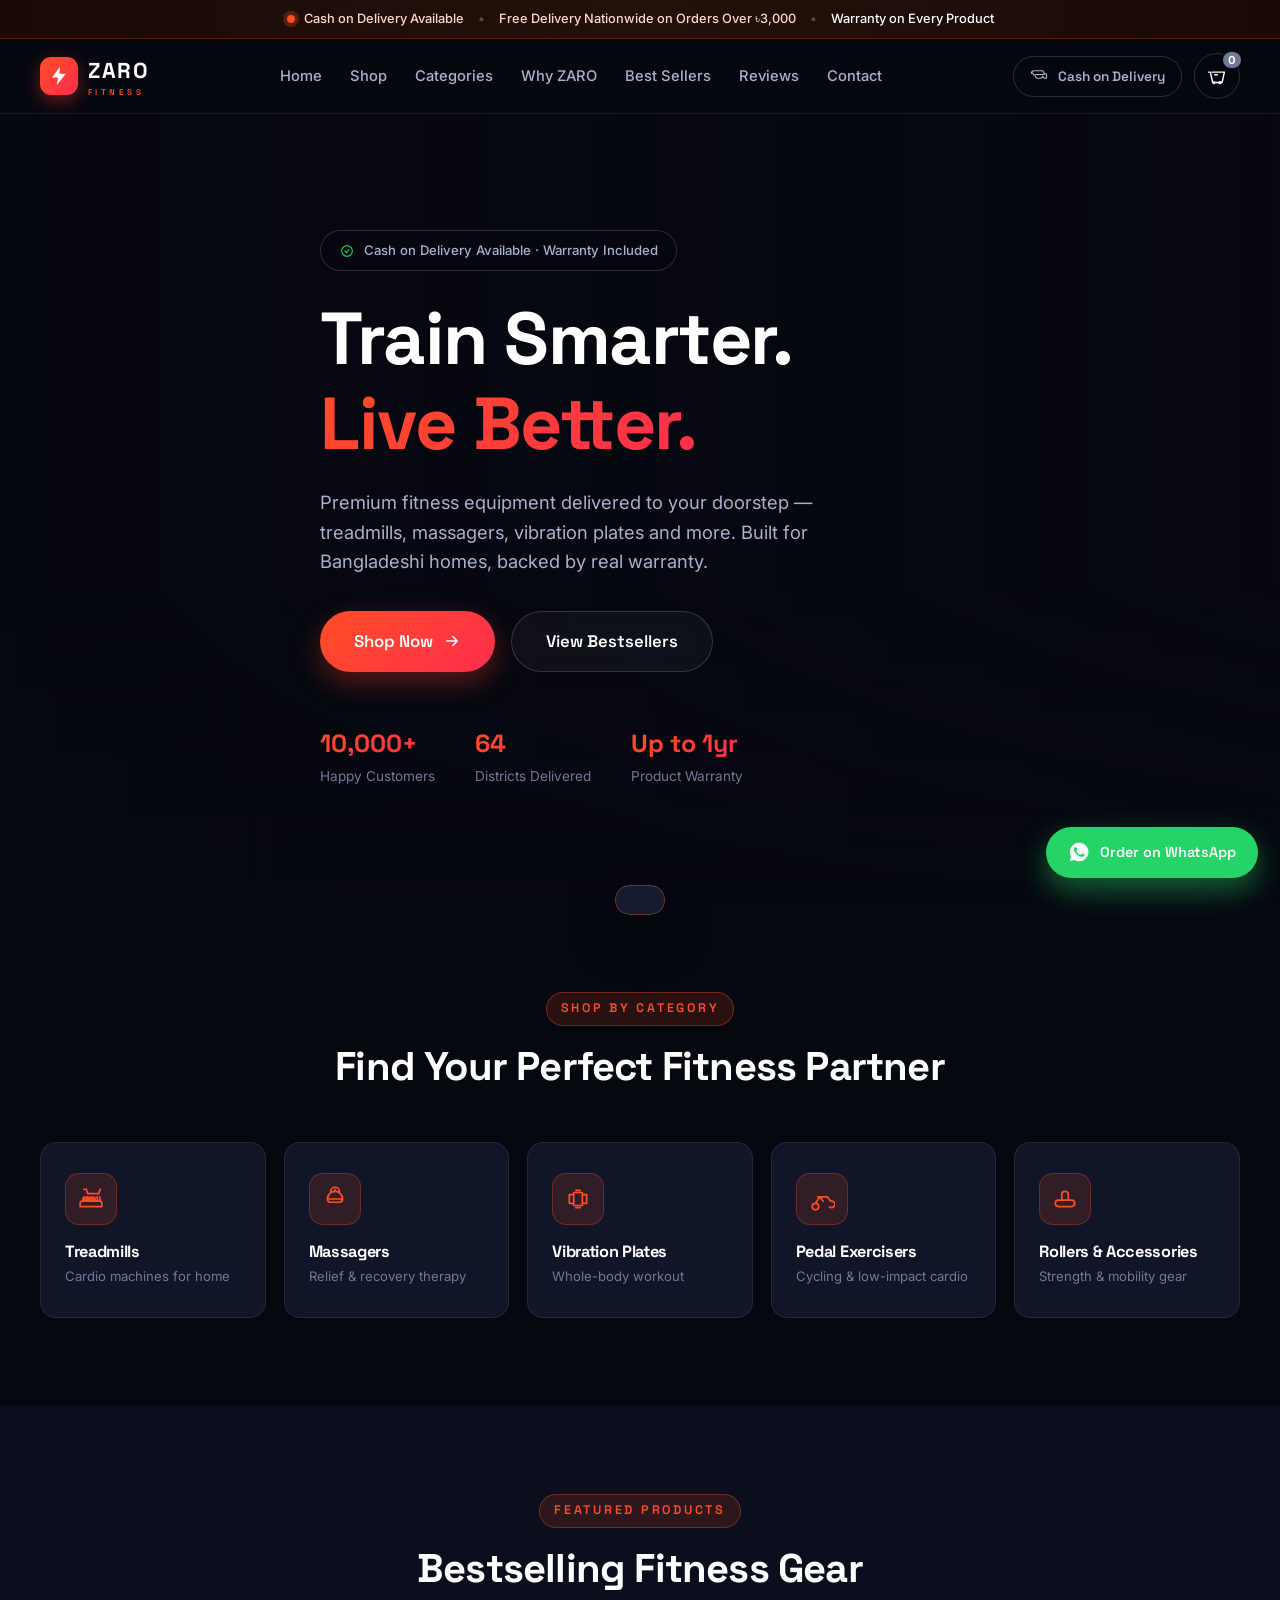
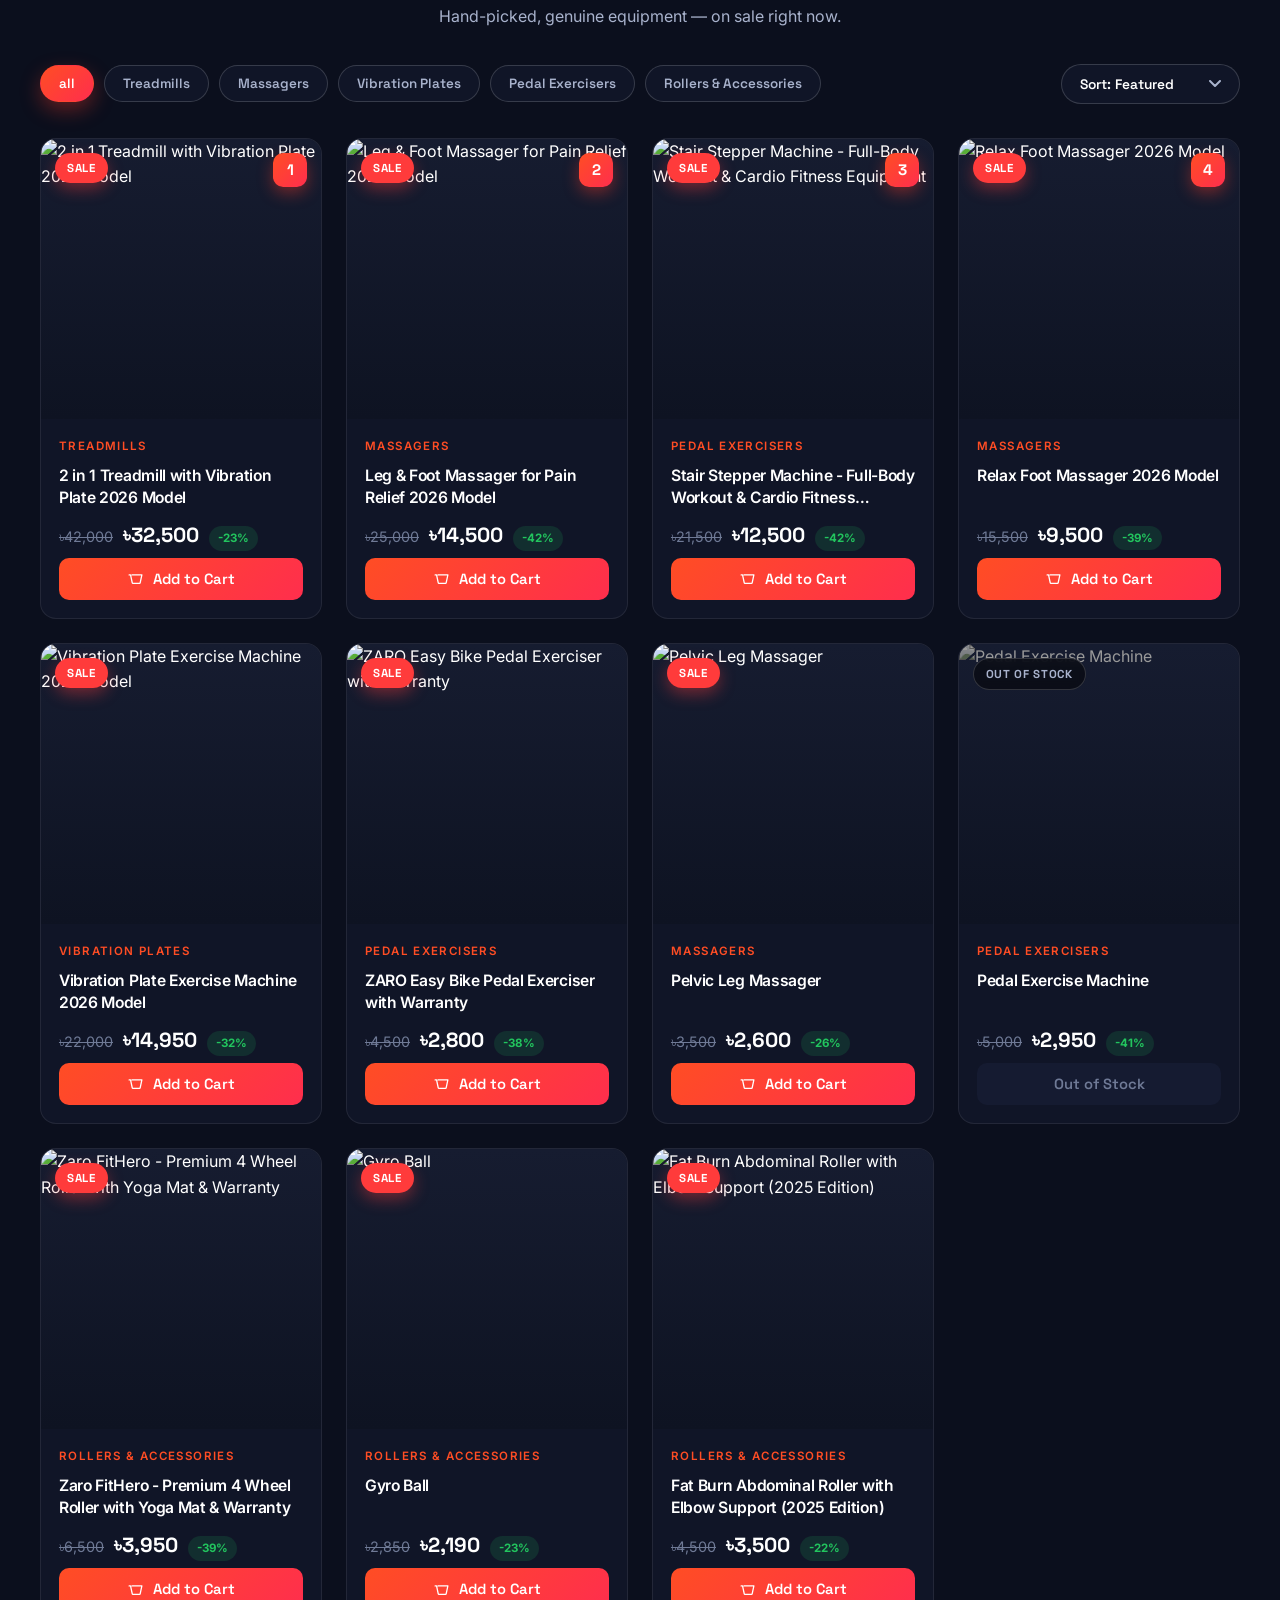
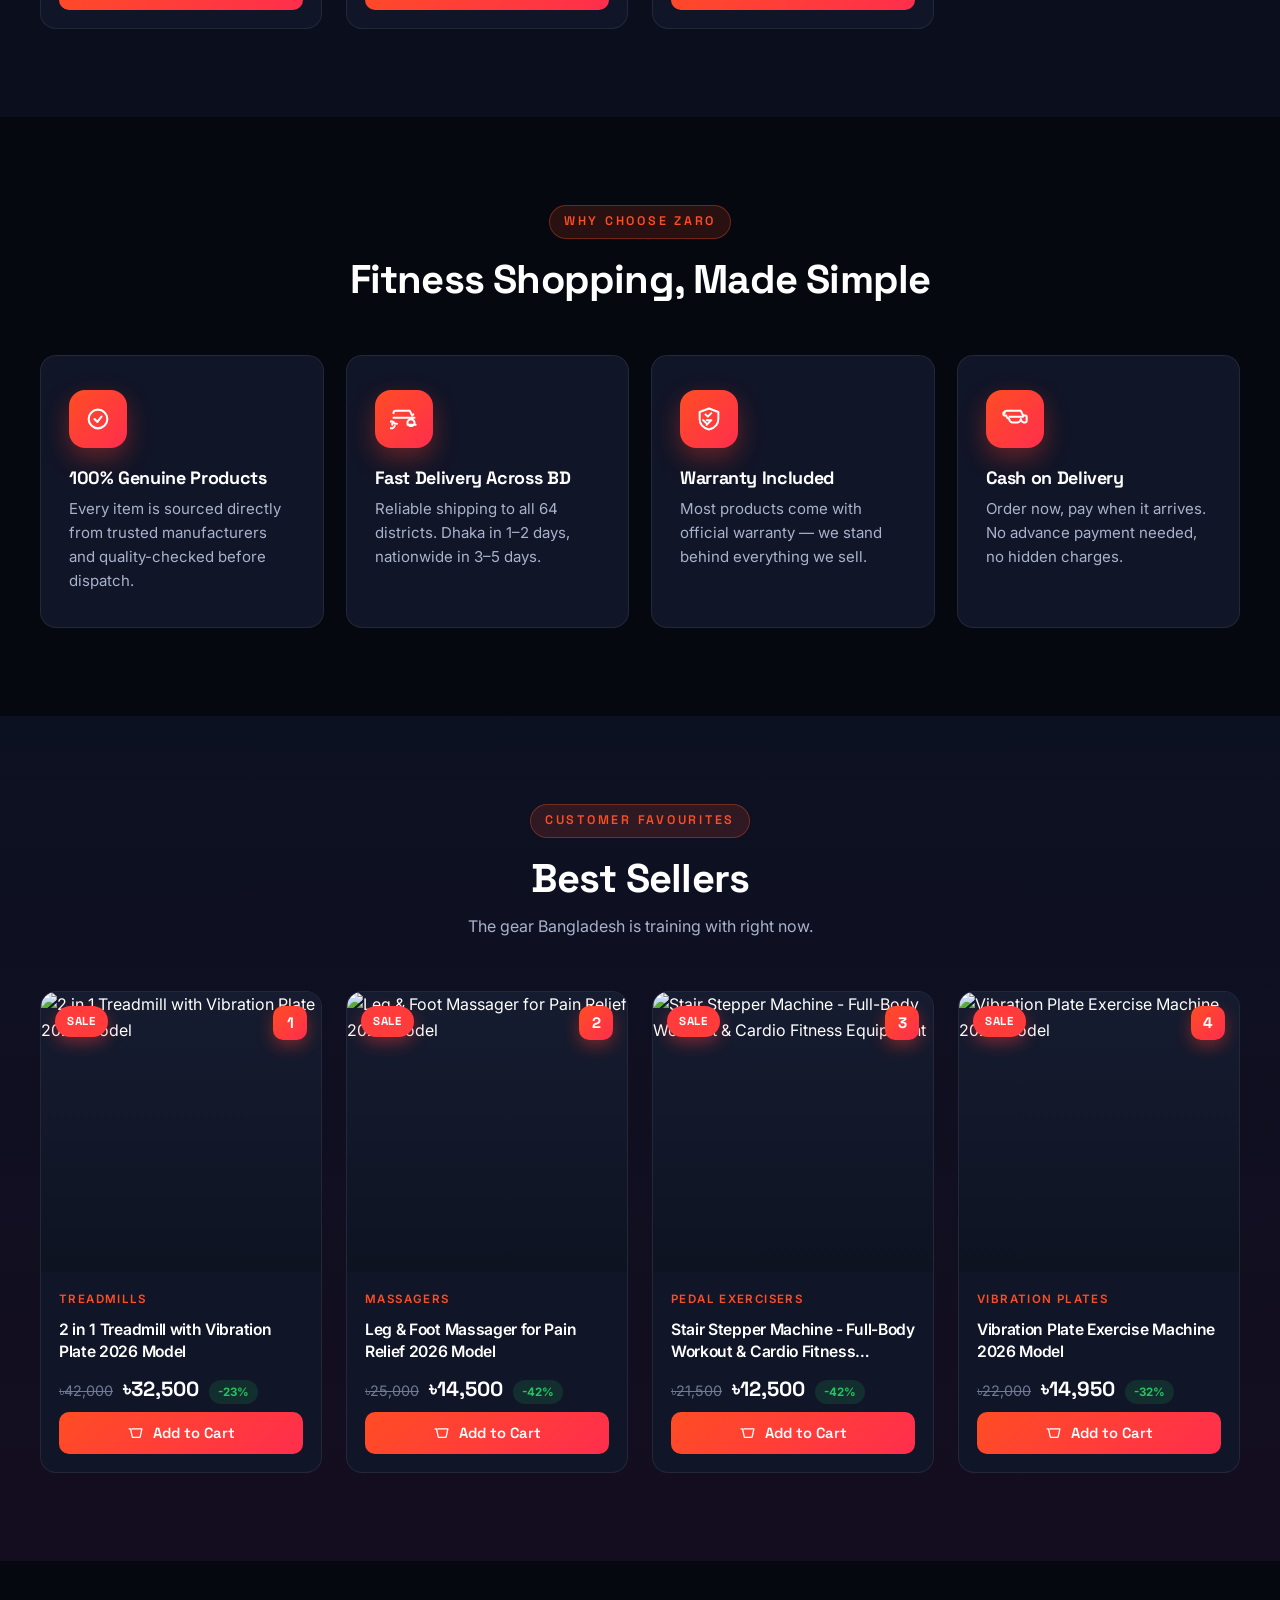
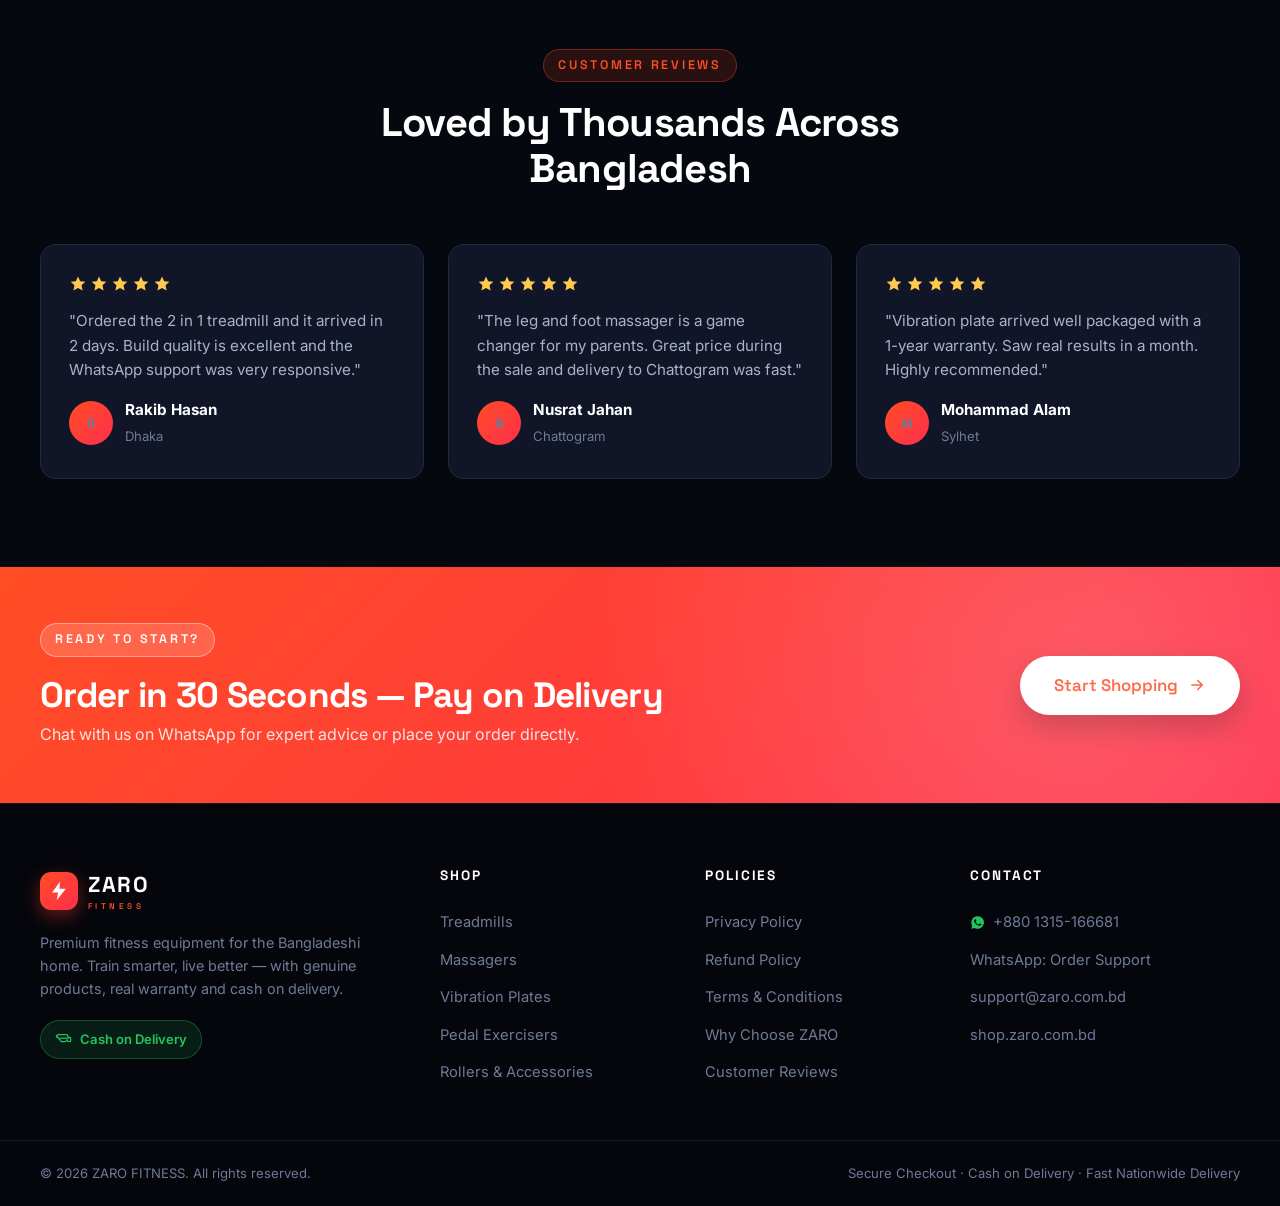
==== index.html @ 635e6ad9 "Build ZARO premium fitness eCommerce storefront" ====
<!DOCTYPE html>
<html lang="en">
<head>
  <meta charset="UTF-8" />
  <meta name="viewport" content="width=device-width, initial-scale=1.0" />
  <title>ZARO — Premium Home Fitness Equipment in Bangladesh</title>
  <meta name="description" content="ZARO Bangladesh — Shop genuine treadmills, foot massagers, vibration plates & pedal exercisers. Fast delivery across Bangladesh, warranty included, cash on delivery available." />

  <!-- Google Fonts -->
  <link rel="preconnect" href="https://fonts.googleapis.com" />
  <link rel="preconnect" href="https://fonts.gstatic.com" crossorigin />
  <link href="https://fonts.googleapis.com/css2?family=Inter:wght@400;500;600;700&family=Space+Grotesk:wght@500;600;700&display=swap" rel="stylesheet" />

  <link rel="stylesheet" href="css/styles.css" />
</head>
<body>

  <!-- ===== Announcement Bar ===== -->
  <div class="announce-bar">
    <div class="container">
      <span><span class="dot"></span> Cash on Delivery Available</span>
      <span class="announce-sep">•</span>
      <span>Free Delivery Nationwide on Orders Over ৳3,000</span>
      <span class="announce-sep">•</span>
      <span class="announce-cta">Warranty on Every Product</span>
    </div>
  </div>

  <!-- ===== Header ===== -->
  <header class="site-header" id="siteHeader">
    <div class="container header-inner">
      <a href="#home" class="logo" aria-label="ZARO home">
        <span class="logo-mark" aria-hidden="true">
          <svg viewBox="0 0 24 24" fill="none"><path d="M13 2 4.5 13.5H11L9.5 22 19.5 9.5H12.5L13 2Z" fill="currentColor"/></svg>
        </span>
        <span class="logo-text">ZARO<span>FITNESS</span></span>
      </a>

      <nav class="main-nav" id="mainNav" aria-label="Primary">
        <a href="#home">Home</a>
        <a href="#shop">Shop</a>
        <a href="#categories">Categories</a>
        <a href="#why">Why ZARO</a>
        <a href="#bestsellers">Best Sellers</a>
        <a href="#reviews">Reviews</a>
        <a href="#contact">Contact</a>
      </nav>

      <div class="header-actions">
        <a href="#shop" class="btn btn-ghost btn-cod">
          <svg viewBox="0 0 24 24" fill="none"><path d="M3 7a2 2 0 0 1 2-2h12l2 4h2a1 1 0 0 1 1 1v4a1 1 0 0 1-1 1h-1.5A3.5 3.5 0 0 1 17 12a3.5 3.5 0 0 1-2.5 3H9.5A3.5 3.5 0 0 1 7 12a3.5 3.5 0 0 1-2.5-3H3a1 1 0 0 1-1-1V7a1 1 0 0 1 1-1Zm3.5 3h13" stroke="currentColor" stroke-width="1.6" stroke-linejoin="round"/></svg>
          Cash on Delivery
        </a>
        <button class="cart-btn" id="cartBtn" aria-label="Open cart">
          <svg viewBox="0 0 24 24" fill="none"><path d="M3 7h2l2.4 11a1 1 0 0 0 1 .8h9.2a1 1 0 0 0 1-.8L21 7H7m2 11a1 1 0 1 0 0 2 1 1 0 0 0 0-2Zm7 0a1 1 0 1 0 0 2 1 1 0 0 0 0-2ZM10 10h3" stroke="currentColor" stroke-width="1.6" stroke-linecap="round" stroke-linejoin="round"/></svg>
          <span class="cart-count" id="cartCount">0</span>
        </button>
        <button class="menu-btn" id="menuBtn" aria-label="Open menu" aria-expanded="false">
          <span></span><span></span><span></span>
        </button>
      </div>
    </div>
  </header>

  <!-- ===== Mobile Menu ===== -->
  <div class="mobile-menu" id="mobileMenu">
    <a href="#home">Home</a>
    <a href="#shop">Shop</a>
    <a href="#categories">Categories</a>
    <a href="#why">Why ZARO</a>
    <a href="#bestsellers">Best Sellers</a>
    <a href="#reviews">Reviews</a>
    <a href="#contact">Contact</a>
  </div>
  <div class="mobile-menu-backdrop" id="menuBackdrop"></div>

  <main id="home">

    <!-- ===== Hero ===== -->
    <section class="hero">
      <div class="hero-bg" style="background-image:url('https://images.unsplash.com/photo-1534438327276-14e5300c3a48?w=1800&q=80')"></div>
      <div class="hero-overlay"></div>
      <div class="container hero-content">
        <span class="hero-badge">
          <svg viewBox="0 0 24 24" fill="none"><path d="M9 12 11.5 14.5 15 10M20 12a8 8 0 1 1-16 0 8 8 0 0 1 16 0Z" stroke="currentColor" stroke-width="1.8" stroke-linecap="round" stroke-linejoin="round"/></svg>
          Cash on Delivery Available · Warranty Included
        </span>
        <h1>Train Smarter.<br /><span class="grad">Live Better.</span></h1>
        <p class="hero-sub">Premium fitness equipment delivered to your doorstep — treadmills, massagers, vibration plates and more. Built for Bangladeshi homes, backed by real warranty.</p>
        <div class="hero-actions">
          <a href="#shop" class="btn btn-primary btn-lg">
            Shop Now
            <svg viewBox="0 0 24 24" fill="none"><path d="M5 12h14m0 0-6-6m6 6-6 6" stroke="currentColor" stroke-width="2" stroke-linecap="round" stroke-linejoin="round"/></svg>
          </a>
          <a href="#bestsellers" class="btn btn-outline btn-lg">View Bestsellers</a>
        </div>
        <div class="hero-stats">
          <div class="stat"><strong>10,000+</strong><span>Happy Customers</span></div>
          <div class="stat"><strong>64</strong><span>Districts Delivered</span></div>
          <div class="stat"><strong>Up to 1yr</strong><span>Product Warranty</span></div>
        </div>
      </div>
    </section>

    <!-- ===== Categories ===== -->
    <section class="section" id="categories">
      <div class="container">
        <div class="section-head">
          <span class="eyebrow">Shop by Category</span>
          <h2>Find Your Perfect Fitness Partner</h2>
        </div>
        <div class="cats-grid" id="catsGrid"><!-- rendered by JS --></div>
      </div>
    </section>

    <!-- ===== Featured Products ===== -->
    <section class="section section-alt" id="shop">
      <div class="container">
        <div class="section-head">
          <span class="eyebrow">Featured Products</span>
          <h2>Bestselling Fitness Gear</h2>
          <p>Hand-picked, genuine equipment — on sale right now.</p>
        </div>
        <div class="shop-toolbar">
          <div class="filter-chips" id="filterChips" role="tablist" aria-label="Filter by category"></div>
          <select class="sort-select" id="sortSelect" aria-label="Sort products">
            <option value="default">Sort: Featured</option>
            <option value="price-asc">Price: Low to High</option>
            <option value="price-desc">Price: High to Low</option>
            <option value="discount">Biggest Discount</option>
          </select>
        </div>
        <div class="products-grid" id="featuredGrid"><!-- rendered by JS --></div>
        <div class="shop-empty" id="shopEmpty" hidden>No products in this category yet — check back soon.</div>
      </div>
    </section>

    <!-- ===== Why Choose ZARO ===== -->
    <section class="section" id="why">
      <div class="container">
        <div class="section-head">
          <span class="eyebrow">Why Choose ZARO</span>
          <h2>Fitness Shopping, Made Simple</h2>
        </div>
        <div class="why-grid">
          <div class="why-card reveal">
            <div class="why-icon">
              <svg viewBox="0 0 24 24" fill="none"><path d="M9 12 11.5 14.5 15 10m5 2a8 8 0 1 1-16 0 8 8 0 0 1 16 0Z" stroke="currentColor" stroke-width="1.8" stroke-linecap="round" stroke-linejoin="round"/></svg>
            </div>
            <h3>100% Genuine Products</h3>
            <p>Every item is sourced directly from trusted manufacturers and quality-checked before dispatch.</p>
          </div>
          <div class="why-card reveal">
            <div class="why-icon">
              <svg viewBox="0 0 24 24" fill="none"><path d="M3 7a2 2 0 0 1 2-2h12l2 4 1-1m-18 9v-2m20 2h-2M3 11h18m-17 5a3 3 0 1 0 0 2m2-2H5m14 2h-2m2 0a3 3 0 1 0-2 0m2-1h-4" stroke="currentColor" stroke-width="1.7" stroke-linecap="round" stroke-linejoin="round"/></svg>
            </div>
            <h3>Fast Delivery Across BD</h3>
            <p>Reliable shipping to all 64 districts. Dhaka in 1–2 days, nationwide in 3–5 days.</p>
          </div>
          <div class="why-card reveal">
            <div class="why-icon">
              <svg viewBox="0 0 24 24" fill="none"><path d="M12 3 4 6v6c0 4.5 3.4 7.8 8 9 4.6-1.2 8-4.5 8-9V6l-8-3Zm-2 13-3-3m3 0h4l-4 4m-1-9 2 2 3-3" stroke="currentColor" stroke-width="1.7" stroke-linecap="round" stroke-linejoin="round"/></svg>
            </div>
            <h3>Warranty Included</h3>
            <p>Most products come with official warranty — we stand behind everything we sell.</p>
          </div>
          <div class="why-card reveal">
            <div class="why-icon">
              <svg viewBox="0 0 24 24" fill="none"><path d="M3 7a2 2 0 0 1 2-2h12l2 4h2a1 1 0 0 1 1 1v4a1 1 0 0 1-1 1h-1.5A3.5 3.5 0 0 1 17 12a3.5 3.5 0 0 1-2.5 3H9.5A3.5 3.5 0 0 1 7 12a3.5 3.5 0 0 1-2.5-3H3a1 1 0 0 1-1-1V7a1 1 0 0 1 1-1Zm3.5 3h13" stroke="currentColor" stroke-width="1.7" stroke-linejoin="round"/></svg>
            </div>
            <h3>Cash on Delivery</h3>
            <p>Order now, pay when it arrives. No advance payment needed, no hidden charges.</p>
          </div>
        </div>
      </div>
    </section>

    <!-- ===== Best Sellers ===== -->
    <section class="section section-accent" id="bestsellers">
      <div class="container">
        <div class="section-head">
          <span class="eyebrow">Customer Favourites</span>
          <h2>Best Sellers</h2>
          <p>The gear Bangladesh is training with right now.</p>
        </div>
        <div class="bestsellers-grid" id="bestGrid"><!-- rendered by JS --></div>
      </div>
    </section>

    <!-- ===== Reviews ===== -->
    <section class="section" id="reviews">
      <div class="container">
        <div class="section-head">
          <span class="eyebrow">Customer Reviews</span>
          <h2>Loved by Thousands Across Bangladesh</h2>
        </div>
        <div class="reviews-grid">
          <div class="review-card reveal">
            <div class="stars" aria-label="5 out of 5 stars">
              <svg viewBox="0 0 24 24" fill="currentColor"><path d="m12 2 2.9 6.3 6.9.7-5.1 4.7 1.4 6.8L12 17.2 5.9 20.5l1.4-6.8L2.2 9l6.9-.7L12 2Z"/></svg>
              <svg viewBox="0 0 24 24" fill="currentColor"><path d="m12 2 2.9 6.3 6.9.7-5.1 4.7 1.4 6.8L12 17.2 5.9 20.5l1.4-6.8L2.2 9l6.9-.7L12 2Z"/></svg>
              <svg viewBox="0 0 24 24" fill="currentColor"><path d="m12 2 2.9 6.3 6.9.7-5.1 4.7 1.4 6.8L12 17.2 5.9 20.5l1.4-6.8L2.2 9l6.9-.7L12 2Z"/></svg>
              <svg viewBox="0 0 24 24" fill="currentColor"><path d="m12 2 2.9 6.3 6.9.7-5.1 4.7 1.4 6.8L12 17.2 5.9 20.5l1.4-6.8L2.2 9l6.9-.7L12 2Z"/></svg>
              <svg viewBox="0 0 24 24" fill="currentColor"><path d="m12 2 2.9 6.3 6.9.7-5.1 4.7 1.4 6.8L12 17.2 5.9 20.5l1.4-6.8L2.2 9l6.9-.7L12 2Z"/></svg>
            </div>
            <p>"Ordered the 2 in 1 treadmill and it arrived in 2 days. Build quality is excellent and the WhatsApp support was very responsive."</p>
            <div class="reviewer">
              <span class="avatar">R</span>
              <div><strong>Rakib Hasan</strong><span>Dhaka</span></div>
            </div>
          </div>
          <div class="review-card reveal">
            <div class="stars" aria-label="5 out of 5 stars">
              <svg viewBox="0 0 24 24" fill="currentColor"><path d="m12 2 2.9 6.3 6.9.7-5.1 4.7 1.4 6.8L12 17.2 5.9 20.5l1.4-6.8L2.2 9l6.9-.7L12 2Z"/></svg>
              <svg viewBox="0 0 24 24" fill="currentColor"><path d="m12 2 2.9 6.3 6.9.7-5.1 4.7 1.4 6.8L12 17.2 5.9 20.5l1.4-6.8L2.2 9l6.9-.7L12 2Z"/></svg>
              <svg viewBox="0 0 24 24" fill="currentColor"><path d="m12 2 2.9 6.3 6.9.7-5.1 4.7 1.4 6.8L12 17.2 5.9 20.5l1.4-6.8L2.2 9l6.9-.7L12 2Z"/></svg>
              <svg viewBox="0 0 24 24" fill="currentColor"><path d="m12 2 2.9 6.3 6.9.7-5.1 4.7 1.4 6.8L12 17.2 5.9 20.5l1.4-6.8L2.2 9l6.9-.7L12 2Z"/></svg>
              <svg viewBox="0 0 24 24" fill="currentColor"><path d="m12 2 2.9 6.3 6.9.7-5.1 4.7 1.4 6.8L12 17.2 5.9 20.5l1.4-6.8L2.2 9l6.9-.7L12 2Z"/></svg>
            </div>
            <p>"The leg and foot massager is a game changer for my parents. Great price during the sale and delivery to Chattogram was fast."</p>
            <div class="reviewer">
              <span class="avatar">N</span>
              <div><strong>Nusrat Jahan</strong><span>Chattogram</span></div>
            </div>
          </div>
          <div class="review-card reveal">
            <div class="stars" aria-label="5 out of 5 stars">
              <svg viewBox="0 0 24 24" fill="currentColor"><path d="m12 2 2.9 6.3 6.9.7-5.1 4.7 1.4 6.8L12 17.2 5.9 20.5l1.4-6.8L2.2 9l6.9-.7L12 2Z"/></svg>
              <svg viewBox="0 0 24 24" fill="currentColor"><path d="m12 2 2.9 6.3 6.9.7-5.1 4.7 1.4 6.8L12 17.2 5.9 20.5l1.4-6.8L2.2 9l6.9-.7L12 2Z"/></svg>
              <svg viewBox="0 0 24 24" fill="currentColor"><path d="m12 2 2.9 6.3 6.9.7-5.1 4.7 1.4 6.8L12 17.2 5.9 20.5l1.4-6.8L2.2 9l6.9-.7L12 2Z"/></svg>
              <svg viewBox="0 0 24 24" fill="currentColor"><path d="m12 2 2.9 6.3 6.9.7-5.1 4.7 1.4 6.8L12 17.2 5.9 20.5l1.4-6.8L2.2 9l6.9-.7L12 2Z"/></svg>
              <svg viewBox="0 0 24 24" fill="currentColor"><path d="m12 2 2.9 6.3 6.9.7-5.1 4.7 1.4 6.8L12 17.2 5.9 20.5l1.4-6.8L2.2 9l6.9-.7L12 2Z"/></svg>
            </div>
            <p>"Vibration plate arrived well packaged with a 1-year warranty. Saw real results in a month. Highly recommended."</p>
            <div class="reviewer">
              <span class="avatar">M</span>
              <div><strong>Mohammad Alam</strong><span>Sylhet</span></div>
            </div>
          </div>
        </div>
      </div>
    </section>

    <!-- ===== CTA Banner ===== -->
    <section class="cta-banner">
      <div class="container cta-inner">
        <div>
          <span class="eyebrow">Ready to start?</span>
          <h2>Order in 30 Seconds — Pay on Delivery</h2>
          <p>Chat with us on WhatsApp for expert advice or place your order directly.</p>
        </div>
        <a href="#shop" class="btn btn-primary btn-lg">Start Shopping
          <svg viewBox="0 0 24 24" fill="none"><path d="M5 12h14m0 0-6-6m6 6-6 6" stroke="currentColor" stroke-width="2" stroke-linecap="round" stroke-linejoin="round"/></svg>
        </a>
      </div>
    </section>

  </main>

  <!-- ===== Footer ===== -->
  <footer class="site-footer" id="contact">
    <div class="container footer-grid">
      <div class="footer-brand">
        <a href="#home" class="logo logo-footer">
          <span class="logo-mark" aria-hidden="true">
            <svg viewBox="0 0 24 24" fill="none"><path d="M13 2 4.5 13.5H11L9.5 22 19.5 9.5H12.5L13 2Z" fill="currentColor"/></svg>
          </span>
          <span class="logo-text">ZARO<span>FITNESS</span></span>
        </a>
        <p>Premium fitness equipment for the Bangladeshi home. Train smarter, live better — with genuine products, real warranty and cash on delivery.</p>
        <span class="cod-chip">
          <svg viewBox="0 0 24 24" fill="none"><path d="M3 7a2 2 0 0 1 2-2h12l2 4h2a1 1 0 0 1 1 1v4a1 1 0 0 1-1 1h-1.5A3.5 3.5 0 0 1 17 12a3.5 3.5 0 0 1-2.5 3H9.5A3.5 3.5 0 0 1 7 12a3.5 3.5 0 0 1-2.5-3H3a1 1 0 0 1-1-1V7a1 1 0 0 1 1-1Zm3.5 3h13" stroke="currentColor" stroke-width="1.7" stroke-linejoin="round"/></svg>
          Cash on Delivery
        </span>
      </div>

      <div class="footer-col">
        <h4>Shop</h4>
        <a href="#categories">Treadmills</a>
        <a href="#categories">Massagers</a>
        <a href="#categories">Vibration Plates</a>
        <a href="#categories">Pedal Exercisers</a>
        <a href="#categories">Rollers &amp; Accessories</a>
      </div>

      <div class="footer-col">
        <h4>Policies</h4>
        <a href="privacy-policy.html">Privacy Policy</a>
        <a href="refund-policy.html">Refund Policy</a>
        <a href="terms-conditions.html">Terms &amp; Conditions</a>
        <a href="#why">Why Choose ZARO</a>
        <a href="#reviews">Customer Reviews</a>
      </div>

      <div class="footer-col">
        <h4>Contact</h4>
        <a href="https://wa.me/8801315166681" target="_blank" rel="noopener">
          <svg viewBox="0 0 24 24" fill="currentColor"><path d="M12 2a10 10 0 0 0-8.6 15L2 22l5.2-1.4A10 10 0 1 0 12 2Zm5.3 13.9c-.2.6-1.2 1.2-1.7 1.3-.5 0-1 .2-3.3-.7-2.8-1.1-4.6-4-4.7-4.2-.1-.2-1.1-1.5-1.1-2.9s.7-2 1-2.3c.2-.3.5-.3.7-.3h.5c.2 0 .4 0 .6.4l.8 2c.1.2.1.4 0 .6l-.4.5-.4.5c-.1.1-.3.3-.1.6.2.3.8 1.3 1.7 2.1 1.2 1.1 2.2 1.4 2.5 1.5.3.1.5.1.7-.1l1-1.2c.2-.3.4-.2.7-.1l2 .9c.3.2.5.3.6.4 0 .1 0 .7-.2 1.5Z"/></svg>
          +880 1315-166681
        </a>
        <a href="https://wa.me/8801315166681" target="_blank" rel="noopener">WhatsApp: Order Support</a>
        <a href="mailto:support@zaro.com.bd">support@zaro.com.bd</a>
        <a href="https://shop.zaro.com.bd" target="_blank" rel="noopener">shop.zaro.com.bd</a>
      </div>
    </div>
    <div class="footer-bottom">
      <div class="container">
        <span>© 2026 ZARO FITNESS. All rights reserved.</span>
        <span class="footer-pay">Secure Checkout · Cash on Delivery · Fast Nationwide Delivery</span>
      </div>
    </div>
  </footer>

  <!-- ===== Floating WhatsApp ===== -->
  <a class="whatsapp-float" href="https://wa.me/8801315166681?text=Hi%20ZARO%2C%20I%20want%20to%20order%20a%20fitness%20product." target="_blank" rel="noopener" aria-label="Order on WhatsApp">
    <svg viewBox="0 0 24 24" fill="currentColor"><path d="M12 2a10 10 0 0 0-8.6 15L2 22l5.2-1.4A10 10 0 1 0 12 2Zm5.3 13.9c-.2.6-1.2 1.2-1.7 1.3-.5 0-1 .2-3.3-.7-2.8-1.1-4.6-4-4.7-4.2-.1-.2-1.1-1.5-1.1-2.9s.7-2 1-2.3c.2-.3.5-.3.7-.3h.5c.2 0 .4 0 .6.4l.8 2c.1.2.1.4 0 .6l-.4.5-.4.5c-.1.1-.3.3-.1.6.2.3.8 1.3 1.7 2.1 1.2 1.1 2.2 1.4 2.5 1.5.3.1.5.1.7-.1l1-1.2c.2-.3.4-.2.7-.1l2 .9c.3.2.5.3.6.4 0 .1 0 .7-.2 1.5Z"/></svg>
    <span>Order on WhatsApp</span>
  </a>

  <!-- ===== Cart Drawer ===== -->
  <div class="cart-overlay" id="cartOverlay"></div>
  <aside class="cart-drawer" id="cartDrawer" aria-label="Shopping cart">
    <div class="cart-head">
      <h3>Your Cart</h3>
      <button id="cartClose" aria-label="Close cart">
        <svg viewBox="0 0 24 24" fill="none"><path d="M6 6l12 12M18 6 6 18" stroke="currentColor" stroke-width="2" stroke-linecap="round"/></svg>
      </button>
    </div>
    <div class="cart-items" id="cartItems">
      <div class="cart-empty">
        <svg viewBox="0 0 24 24" fill="none"><path d="M3 7h2l2.4 11a1 1 0 0 0 1 .8h9.2a1 1 0 0 0 1-.8L21 7H7" stroke="currentColor" stroke-width="1.6" stroke-linecap="round" stroke-linejoin="round"/></svg>
        <p>Your cart is empty.<br />Add some gear to get started!</p>
      </div>
    </div>
    <div class="cart-foot">
      <div class="pay-block">
        <span class="pay-label">Payment Method</span>
        <div class="pay-options" id="payOptions">
          <label class="pay-option active">
            <input type="radio" name="pay" value="cod" checked />
            <span class="pay-check">
              <svg viewBox="0 0 24 24" fill="none"><path d="M5 12.5 9.5 17 19 7" stroke="currentColor" stroke-width="2.4" stroke-linecap="round" stroke-linejoin="round"/></svg>
            </span>
            <span class="pay-text">Cash on Delivery</span>
            <span class="pay-tag">Popular</span>
          </label>
          <label class="pay-option">
            <input type="radio" name="pay" value="bkash" />
            <span class="pay-check">
              <svg viewBox="0 0 24 24" fill="none"><path d="M5 12.5 9.5 17 19 7" stroke="currentColor" stroke-width="2.4" stroke-linecap="round" stroke-linejoin="round"/></svg>
            </span>
            <span class="pay-text">bKash</span>
          </label>
          <label class="pay-option">
            <input type="radio" name="pay" value="nagad" />
            <span class="pay-check">
              <svg viewBox="0 0 24 24" fill="none"><path d="M5 12.5 9.5 17 19 7" stroke="currentColor" stroke-width="2.4" stroke-linecap="round" stroke-linejoin="round"/></svg>
            </span>
            <span class="pay-text">Nagad</span>
          </label>
        </div>
      </div>
      <div class="cart-total">
        <span>Subtotal</span>
        <strong id="cartSubtotal">৳0</strong>
      </div>
      <a class="btn btn-primary btn-block" id="waCheckout" href="#" target="_blank" rel="noopener">
        <svg viewBox="0 0 24 24" fill="currentColor"><path d="M12 2a10 10 0 0 0-8.6 15L2 22l5.2-1.4A10 10 0 1 0 12 2Z"/></svg>
        Order via WhatsApp
      </a>
      <p class="cart-note">Pay on delivery. Free shipping on orders over ৳3,000.</p>
    </div>
  </aside>

  <!-- ===== Toast ===== -->
  <div class="toast" id="toast" role="status" aria-live="polite"></div>

  <script src="js/app.js"></script>
</body>
</html>
---- css/styles.css ----
/* ============================================================
   ZARO FITNESS — Premium eCommerce Design System
   ============================================================ */

:root {
  --bg: #060810;
  --bg-alt: #0b0f1d;
  --surface: #101527;
  --surface-2: #151b31;
  --border: rgba(255, 255, 255, 0.08);
  --border-strong: rgba(255, 255, 255, 0.16);

  --text: #ffffff;
  --text-dim: #a8b2cc;
  --text-faint: #6f7a96;

  --accent: #ff4d24;
  --accent-2: #ff2e4d;
  --accent-grad: linear-gradient(135deg, #ff4d24 0%, #ff2e4d 100%);
  --accent-soft: rgba(255, 77, 36, 0.14);
  --sale: #ff3b3b;
  --gold: #ffc94d;
  --green: #22c55e;

  --radius: 16px;
  --radius-sm: 10px;
  --shadow: 0 20px 50px rgba(0, 0, 0, 0.45);
  --shadow-sm: 0 8px 24px rgba(0, 0, 0, 0.3);

  --font-head: "Space Grotesk", "Inter", sans-serif;
  --font-body: "Inter", system-ui, sans-serif;
  --header-h: 74px;
}

* { margin: 0; padding: 0; box-sizing: border-box; }

html { scroll-behavior: smooth; }

body {
  font-family: var(--font-body);
  background: var(--bg);
  color: var(--text);
  line-height: 1.6;
  -webkit-font-smoothing: antialiased;
  overflow-x: hidden;
}

img { max-width: 100%; display: block; }
a { color: inherit; text-decoration: none; }
button { font-family: inherit; cursor: pointer; border: none; background: none; color: inherit; }
ul { list-style: none; }

.container {
  width: min(1200px, 100% - 48px);
  margin-inline: auto;
}

/* ---------- Typography ---------- */
h1, h2, h3, h4 {
  font-family: var(--font-head);
  font-weight: 700;
  line-height: 1.15;
  letter-spacing: -0.02em;
}

.section { padding: 88px 0; }
.section-alt { background: var(--bg-alt); }
.section-accent { background: linear-gradient(180deg, #0c1122 0%, #140d1f 100%); position: relative; }

.section-head { text-align: center; max-width: 640px; margin: 0 auto 52px; }
.section-head h2 { font-size: clamp(1.7rem, 3.4vw, 2.5rem); margin-bottom: 12px; }
.section-head p { color: var(--text-dim); }

.eyebrow {
  display: inline-block;
  font-family: var(--font-head);
  font-size: 0.78rem;
  font-weight: 600;
  letter-spacing: 0.22em;
  text-transform: uppercase;
  color: var(--accent);
  background: var(--accent-soft);
  border: 1px solid rgba(255, 77, 36, 0.35);
  padding: 6px 14px;
  border-radius: 100px;
  margin-bottom: 18px;
}

.grad {
  background: var(--accent-grad);
  -webkit-background-clip: text;
  background-clip: text;
  -webkit-text-fill-color: transparent;
}

/* ---------- Buttons ---------- */
.btn {
  display: inline-flex;
  align-items: center;
  justify-content: center;
  gap: 10px;
  font-family: var(--font-head);
  font-weight: 600;
  font-size: 0.98rem;
  padding: 14px 26px;
  border-radius: 100px;
  transition: transform 0.2s ease, box-shadow 0.2s ease, background 0.2s ease;
  white-space: nowrap;
}
.btn svg { width: 18px; height: 18px; flex-shrink: 0; }
.btn-primary {
  background: var(--accent-grad);
  color: #fff;
  box-shadow: 0 10px 28px rgba(255, 60, 40, 0.35);
}
.btn-primary:hover {
  transform: translateY(-2px);
  box-shadow: 0 14px 34px rgba(255, 60, 40, 0.45);
}
.btn-outline {
  border: 1px solid var(--border-strong);
  color: var(--text);
  background: rgba(255, 255, 255, 0.04);
  backdrop-filter: blur(6px);
}
.btn-outline:hover { border-color: var(--accent); color: var(--accent); }
.btn-ghost { padding: 9px 16px; font-size: 0.85rem; border: 1px solid var(--border-strong); color: var(--text-dim); }
.btn-ghost:hover { color: var(--text); border-color: var(--border-strong); background: rgba(255,255,255,0.05); }
.btn-lg { padding: 16px 34px; font-size: 1.05rem; }
.btn-block { width: 100%; }

/* ============================================================
   Announcement Bar
   ============================================================ */
.announce-bar {
  background: linear-gradient(90deg, #1a0a06, #22100a, #1a0a06);
  border-bottom: 1px solid rgba(255, 77, 36, 0.25);
  font-size: 0.8rem;
  font-weight: 500;
  color: #ffd9cd;
}
.announce-bar .container {
  display: flex;
  align-items: center;
  justify-content: center;
  gap: 14px;
  padding: 9px 0;
  flex-wrap: wrap;
  text-align: center;
}
.dot {
  width: 8px; height: 8px; border-radius: 50%;
  background: var(--accent);
  display: inline-block;
  margin-right: 6px;
  box-shadow: 0 0 0 4px rgba(255, 77, 36, 0.25);
  animation: pulse 2s infinite;
}
@keyframes pulse {
  0%, 100% { box-shadow: 0 0 0 0 rgba(255, 77, 36, 0.5); }
  50% { box-shadow: 0 0 0 6px rgba(255, 77, 36, 0); }
}
.announce-sep { color: rgba(255, 255, 255, 0.25); }
.announce-cta { color: var(--text); }

/* ============================================================
   Header
   ============================================================ */
.site-header {
  position: sticky;
  top: 0;
  z-index: 100;
  background: rgba(6, 8, 16, 0.85);
  backdrop-filter: blur(14px);
  -webkit-backdrop-filter: blur(14px);
  border-bottom: 1px solid var(--border);
  transition: box-shadow 0.3s ease, background 0.3s ease;
}
.site-header.scrolled {
  background: rgba(6, 8, 16, 0.95);
  box-shadow: 0 10px 30px rgba(0, 0, 0, 0.45);
}
.header-inner {
  display: flex;
  align-items: center;
  justify-content: space-between;
  gap: 20px;
  height: var(--header-h);
}

.logo { display: flex; align-items: center; gap: 10px; flex-shrink: 0; }
.logo-mark {
  width: 38px; height: 38px;
  border-radius: 11px;
  background: var(--accent-grad);
  display: grid; place-items: center;
  color: #fff;
  box-shadow: 0 6px 18px rgba(255, 60, 40, 0.4);
}
.logo-mark svg { width: 22px; height: 22px; }
.logo-text { font-family: var(--font-head); font-weight: 700; font-size: 1.35rem; letter-spacing: 0.08em; }
.logo-text span {
  display: block;
  font-size: 0.52rem;
  font-weight: 600;
  letter-spacing: 0.42em;
  color: var(--accent);
  margin-top: -3px;
}

.main-nav { display: flex; align-items: center; gap: 28px; }
.main-nav a {
  font-size: 0.92rem;
  font-weight: 500;
  color: var(--text-dim);
  position: relative;
  padding: 6px 0;
  transition: color 0.2s ease;
}
.main-nav a:hover { color: var(--text); }
.main-nav a::after {
  content: "";
  position: absolute;
  left: 0; bottom: 0;
  width: 0; height: 2px;
  background: var(--accent-grad);
  border-radius: 2px;
  transition: width 0.25s ease;
}
.main-nav a:hover::after { width: 100%; }

.header-actions { display: flex; align-items: center; gap: 12px; }
.cart-btn {
  position: relative;
  width: 46px; height: 46px;
  border-radius: 50%;
  border: 1px solid var(--border-strong);
  display: grid; place-items: center;
  transition: border-color 0.2s ease, background 0.2s ease;
}
.cart-btn:hover { border-color: var(--accent); background: var(--accent-soft); }
.cart-btn svg { width: 21px; height: 21px; }
.cart-count {
  position: absolute;
  top: -4px; right: -4px;
  min-width: 20px; height: 20px;
  padding: 0 5px;
  border-radius: 100px;
  background: var(--accent-grad);
  font-size: 0.7rem;
  font-weight: 700;
  display: grid; place-items: center;
  border: 2px solid var(--bg);
}
.cart-count.zero { background: var(--text-faint); }

.menu-btn { display: none; flex-direction: column; gap: 5px; width: 44px; height: 44px; align-items: center; justify-content: center; }
.menu-btn span { width: 22px; height: 2px; background: var(--text); border-radius: 2px; transition: transform 0.3s ease, opacity 0.3s ease; }
.menu-btn.open span:nth-child(1) { transform: translateY(7px) rotate(45deg); }
.menu-btn.open span:nth-child(2) { opacity: 0; }
.menu-btn.open span:nth-child(3) { transform: translateY(-7px) rotate(-45deg); }

.mobile-menu {
  position: fixed;
  top: 0; right: 0;
  width: min(320px, 85vw);
  height: 100vh;
  background: var(--surface);
  z-index: 200;
  padding: 100px 30px 30px;
  display: flex;
  flex-direction: column;
  gap: 6px;
  transform: translateX(100%);
  transition: transform 0.35s cubic-bezier(0.4, 0, 0.2, 1);
}
.mobile-menu.open { transform: translateX(0); }
.mobile-menu a {
  font-family: var(--font-head);
  font-size: 1.15rem;
  font-weight: 600;
  padding: 14px 12px;
  border-radius: var(--radius-sm);
  color: var(--text-dim);
  transition: background 0.2s ease, color 0.2s ease;
}
.mobile-menu a:hover { background: var(--accent-soft); color: var(--text); }
.mobile-menu-backdrop {
  position: fixed; inset: 0;
  background: rgba(0, 0, 0, 0.6);
  z-index: 190;
  opacity: 0;
  pointer-events: none;
  transition: opacity 0.3s ease;
}
.mobile-menu-backdrop.show { opacity: 1; pointer-events: auto; }

/* ============================================================
   Hero
   ============================================================ */
.hero {
  position: relative;
  min-height: calc(100vh - var(--header-h) - 36px);
  display: flex;
  align-items: center;
  overflow: hidden;
}
.hero-bg {
  position: absolute; inset: 0;
  background-size: cover;
  background-position: center;
  transform: scale(1.05);
  animation: heroZoom 18s ease-out forwards;
}
@keyframes heroZoom { to { transform: scale(1); } }
.hero-overlay {
  position: absolute; inset: 0;
  background:
    linear-gradient(90deg, rgba(6, 8, 16, 0.94) 0%, rgba(6, 8, 16, 0.72) 45%, rgba(6, 8, 16, 0.25) 100%),
    linear-gradient(0deg, rgba(6, 8, 16, 0.85) 0%, transparent 40%);
}
.hero-content {
  position: relative;
  padding: 90px 0;
  max-width: 640px;
}
.hero-badge {
  display: inline-flex;
  align-items: center;
  gap: 9px;
  background: rgba(6, 8, 16, 0.6);
  border: 1px solid var(--border-strong);
  backdrop-filter: blur(8px);
  padding: 9px 18px;
  border-radius: 100px;
  font-size: 0.82rem;
  font-weight: 500;
  color: var(--text-dim);
  margin-bottom: 26px;
}
.hero-badge svg { width: 16px; height: 16px; color: var(--green); }
.hero h1 {
  font-size: clamp(2.6rem, 6.5vw, 4.6rem);
  margin-bottom: 22px;
}
.hero-sub {
  font-size: clamp(1rem, 1.6vw, 1.15rem);
  color: var(--text-dim);
  max-width: 540px;
  margin-bottom: 34px;
}
.hero-actions { display: flex; gap: 16px; flex-wrap: wrap; margin-bottom: 52px; }
.hero-stats {
  display: flex;
  gap: 40px;
  flex-wrap: wrap;
}
.stat strong {
  display: block;
  font-family: var(--font-head);
  font-size: 1.55rem;
  font-weight: 700;
  background: var(--accent-grad);
  -webkit-background-clip: text;
  background-clip: text;
  -webkit-text-fill-color: transparent;
}
.stat span { font-size: 0.85rem; color: var(--text-faint); }

/* ============================================================
   Categories
   ============================================================ */
.cats-grid {
  display: grid;
  grid-template-columns: repeat(auto-fit, minmax(190px, 1fr));
  gap: 18px;
}
.cat-card {
  position: relative;
  overflow: hidden;
  border-radius: var(--radius);
  border: 1px solid var(--border);
  background: var(--surface);
  padding: 30px 24px;
  transition: transform 0.3s ease, border-color 0.3s ease, box-shadow 0.3s ease;
  cursor: pointer;
}
.cat-card:hover {
  transform: translateY(-6px);
  border-color: rgba(255, 77, 36, 0.5);
  box-shadow: var(--shadow-sm);
}
.cat-card::before {
  content: "";
  position: absolute;
  inset: 0;
  background: var(--accent-grad);
  opacity: 0;
  transition: opacity 0.3s ease;
  pointer-events: none;
}
.cat-card:hover::before { opacity: 0.05; }
.cat-icon {
  width: 52px; height: 52px;
  border-radius: 14px;
  background: var(--accent-soft);
  border: 1px solid rgba(255, 77, 36, 0.3);
  display: grid; place-items: center;
  color: var(--accent);
  margin-bottom: 18px;
}
.cat-icon svg { width: 26px; height: 26px; }
.cat-card h3 { font-size: 1.02rem; margin-bottom: 4px; }
.cat-card p { font-size: 0.82rem; color: var(--text-faint); }

/* ============================================================
   Product Cards
   ============================================================ */
.products-grid {
  display: grid;
  grid-template-columns: repeat(auto-fill, minmax(270px, 1fr));
  gap: 24px;
}
.bestsellers-grid {
  display: grid;
  grid-template-columns: repeat(auto-fill, minmax(260px, 1fr));
  gap: 24px;
}

.product-card {
  position: relative;
  background: var(--surface);
  border: 1px solid var(--border);
  border-radius: var(--radius);
  overflow: hidden;
  display: flex;
  flex-direction: column;
  transition: transform 0.3s ease, box-shadow 0.3s ease, border-color 0.3s ease;
}
.product-card:hover {
  transform: translateY(-6px);
  border-color: rgba(255, 77, 36, 0.45);
  box-shadow: var(--shadow);
}

.product-media {
  position: relative;
  aspect-ratio: 1 / 1;
  background: linear-gradient(180deg, #161c30 0%, #0e1322 100%);
  display: grid;
  place-items: center;
  overflow: hidden;
}
.pd-card-link { display: flex; flex-direction: column; flex: 1; }
.product-media img {
  width: 100%;
  height: 100%;
  object-fit: cover;
  transition: transform 0.5s cubic-bezier(0.4, 0, 0.2, 1);
}
.product-card:hover .product-media img { transform: scale(1.06); }

.badge {
  position: absolute;
  top: 14px;
  left: 14px;
  z-index: 2;
  font-family: var(--font-head);
  font-size: 0.72rem;
  font-weight: 700;
  letter-spacing: 0.06em;
  padding: 6px 12px;
  border-radius: 100px;
}
.badge-sale {
  background: var(--sale);
  color: #fff;
  box-shadow: 0 6px 16px rgba(255, 59, 59, 0.4);
}
.badge-oos {
  background: rgba(10, 12, 20, 0.85);
  border: 1px solid var(--border-strong);
  color: var(--text-dim);
  backdrop-filter: blur(4px);
}
.product-media.oos img { filter: grayscale(0.75) brightness(0.6); }

.product-body { padding: 18px 18px 6px; display: flex; flex-direction: column; gap: 10px; flex: 1; }
.product-cat { font-size: 0.72rem; font-weight: 600; letter-spacing: 0.12em; text-transform: uppercase; color: var(--accent); }
.product-title {
  font-family: var(--font-body);
  font-size: 0.98rem;
  font-weight: 600;
  line-height: 1.4;
  min-height: 2.8em;
  display: -webkit-box;
  -webkit-line-clamp: 2;
  -webkit-box-orient: vertical;
  overflow: hidden;
  transition: color 0.2s ease;
}
.pd-card-link:hover .product-title { color: var(--accent); }
.price-row {
  display: flex;
  align-items: baseline;
  gap: 10px;
  flex-wrap: wrap;
}
.price-old { font-size: 0.9rem; color: var(--text-faint); text-decoration: line-through; }
.price-new {
  font-family: var(--font-head);
  font-size: 1.28rem;
  font-weight: 700;
  color: var(--text);
}
.price-save {
  font-size: 0.72rem;
  font-weight: 700;
  color: var(--green);
  background: rgba(34, 197, 94, 0.14);
  padding: 3px 9px;
  border-radius: 100px;
}

.product-actions { margin-top: auto; padding: 0 18px 18px; }
.add-btn {
  width: 100%;
  display: inline-flex;
  align-items: center;
  justify-content: center;
  gap: 9px;
  padding: 12px;
  border-radius: var(--radius-sm);
  font-family: var(--font-head);
  font-weight: 600;
  font-size: 0.92rem;
  background: var(--accent-grad);
  color: #fff;
  transition: box-shadow 0.2s ease, transform 0.2s ease, opacity 0.2s ease;
}
.add-btn svg { width: 17px; height: 17px; }
.add-btn:hover { box-shadow: 0 8px 22px rgba(255, 60, 40, 0.4); transform: translateY(-1px); }
.add-btn:active { transform: scale(0.98); }
.add-btn.disabled { background: var(--surface-2); color: var(--text-faint); cursor: not-allowed; box-shadow: none; }

/* Best Seller rank */
.rank {
  position: absolute;
  top: 14px;
  right: 14px;
  z-index: 2;
  width: 34px; height: 34px;
  border-radius: 10px;
  background: var(--accent-grad);
  display: grid;
  place-items: center;
  font-family: var(--font-head);
  font-weight: 700;
  font-size: 0.95rem;
  color: #fff;
  box-shadow: 0 6px 16px rgba(255, 60, 40, 0.4);
}

/* ============================================================
   Why ZARO
   ============================================================ */
.why-grid {
  display: grid;
  grid-template-columns: repeat(auto-fit, minmax(240px, 1fr));
  gap: 22px;
}
.why-card {
  background: var(--surface);
  border: 1px solid var(--border);
  border-radius: var(--radius);
  padding: 34px 28px;
  transition: transform 0.3s ease, border-color 0.3s ease;
}
.why-card:hover { transform: translateY(-5px); border-color: rgba(255, 77, 36, 0.45); }
.why-icon {
  width: 58px; height: 58px;
  border-radius: 16px;
  background: var(--accent-grad);
  display: grid; place-items: center;
  color: #fff;
  margin-bottom: 20px;
  box-shadow: 0 10px 24px rgba(255, 60, 40, 0.35);
}
.why-icon svg { width: 28px; height: 28px; }
.why-card h3 { font-size: 1.12rem; margin-bottom: 8px; }
.why-card p { color: var(--text-dim); font-size: 0.94rem; }

/* ============================================================
   Reviews
   ============================================================ */
.reviews-grid {
  display: grid;
  grid-template-columns: repeat(auto-fit, minmax(280px, 1fr));
  gap: 24px;
}
.review-card {
  background: var(--surface);
  border: 1px solid var(--border);
  border-radius: var(--radius);
  padding: 30px 28px;
  display: flex;
  flex-direction: column;
  gap: 16px;
}
.review-card p { color: var(--text-dim); font-size: 0.95rem; flex: 1; }
.stars { display: flex; gap: 3px; color: var(--gold); }
.stars svg { width: 18px; height: 18px; }
.reviewer { display: flex; align-items: center; gap: 12px; }
.avatar {
  width: 44px; height: 44px;
  border-radius: 50%;
  background: var(--accent-grad);
  display: grid; place-items: center;
  font-family: var(--font-head);
  font-weight: 700;
  font-size: 1.05rem;
  color: #fff;
  flex-shrink: 0;
}
.reviewer strong { display: block; font-size: 0.95rem; }
.reviewer span { font-size: 0.82rem; color: var(--text-faint); }

/* ============================================================
   CTA Banner
   ============================================================ */
.cta-banner {
  background: var(--accent-grad);
  position: relative;
  overflow: hidden;
}
.cta-banner::after {
  content: "";
  position: absolute;
  inset: 0;
  background: radial-gradient(circle at 85% 50%, rgba(255, 255, 255, 0.18), transparent 45%);
}
.cta-inner {
  position: relative;
  display: flex;
  align-items: center;
  justify-content: space-between;
  gap: 30px;
  flex-wrap: wrap;
  padding: 56px 0;
}
.cta-banner .eyebrow { background: rgba(255, 255, 255, 0.16); border-color: rgba(255, 255, 255, 0.4); color: #fff; }
.cta-banner h2 { font-size: clamp(1.5rem, 3vw, 2.2rem); margin-bottom: 6px; }
.cta-banner p { color: rgba(255, 255, 255, 0.85); }
.cta-inner .btn-primary { background: #fff; color: var(--accent); box-shadow: 0 12px 30px rgba(0, 0, 0, 0.25); }
.cta-inner .btn-primary:hover { background: #fff; transform: translateY(-2px); box-shadow: 0 16px 36px rgba(0, 0, 0, 0.3); }

/* ============================================================
   Footer
   ============================================================ */
.site-footer { background: #04060c; border-top: 1px solid var(--border); }
.footer-grid {
  display: grid;
  grid-template-columns: 1.6fr 1fr 1fr 1.2fr;
  gap: 40px;
  padding: 64px 0 48px;
}
.logo-footer { margin-bottom: 18px; }
.footer-brand p { color: var(--text-faint); font-size: 0.9rem; max-width: 320px; margin-bottom: 20px; }
.cod-chip {
  display: inline-flex;
  align-items: center;
  gap: 8px;
  font-size: 0.82rem;
  font-weight: 600;
  color: var(--green);
  background: rgba(34, 197, 94, 0.12);
  border: 1px solid rgba(34, 197, 94, 0.3);
  padding: 8px 14px;
  border-radius: 100px;
}
.cod-chip svg { width: 17px; height: 17px; }
.footer-col h4 {
  font-size: 0.85rem;
  letter-spacing: 0.14em;
  text-transform: uppercase;
  color: var(--text);
  margin-bottom: 20px;
}
.footer-col a {
  display: flex;
  align-items: center;
  gap: 8px;
  color: var(--text-faint);
  font-size: 0.92rem;
  padding: 7px 0;
  transition: color 0.2s ease, transform 0.2s ease;
}
.footer-col a:hover { color: var(--accent); transform: translateX(3px); }
.footer-col a svg { width: 15px; height: 15px; color: var(--green); }
.footer-bottom { border-top: 1px solid var(--border); padding: 22px 0; }
.footer-bottom .container { display: flex; justify-content: space-between; gap: 14px; flex-wrap: wrap; }
.footer-bottom span { font-size: 0.82rem; color: var(--text-faint); }
.footer-pay { color: var(--text-dim); }

/* ============================================================
   Floating WhatsApp
   ============================================================ */
.whatsapp-float {
  position: fixed;
  right: 22px;
  bottom: 22px;
  z-index: 150;
  display: inline-flex;
  align-items: center;
  gap: 10px;
  background: #25d366;
  color: #fff;
  font-family: var(--font-head);
  font-weight: 600;
  font-size: 0.9rem;
  padding: 14px 22px;
  border-radius: 100px;
  box-shadow: 0 12px 30px rgba(37, 211, 102, 0.45);
  transition: transform 0.25s ease, box-shadow 0.25s ease;
}
.whatsapp-float svg { width: 22px; height: 22px; }
.whatsapp-float:hover { transform: translateY(-3px); box-shadow: 0 16px 36px rgba(37, 211, 102, 0.55); }
.whatsapp-float .ping {
  position: absolute;
  inset: 0;
  border-radius: 100px;
  border: 2px solid #25d366;
  animation: ping 2s ease-out infinite;
  pointer-events: none;
}
@keyframes ping {
  0% { transform: scale(1); opacity: 0.8; }
  70%, 100% { transform: scale(1.35); opacity: 0; }
}

/* ============================================================
   Cart Drawer
   ============================================================ */
.cart-overlay {
  position: fixed; inset: 0;
  background: rgba(0, 0, 0, 0.65);
  z-index: 300;
  opacity: 0;
  pointer-events: none;
  transition: opacity 0.3s ease;
}
.cart-overlay.show { opacity: 1; pointer-events: auto; }

.cart-drawer {
  position: fixed;
  top: 0; right: 0;
  width: min(420px, 100%);
  height: 100vh;
  background: var(--surface);
  z-index: 310;
  display: flex;
  flex-direction: column;
  transform: translateX(100%);
  transition: transform 0.35s cubic-bezier(0.4, 0, 0.2, 1);
}
.cart-drawer.open { transform: translateX(0); }
.cart-head {
  display: flex;
  align-items: center;
  justify-content: space-between;
  padding: 22px 24px;
  border-bottom: 1px solid var(--border);
}
.cart-head h3 { font-size: 1.2rem; }
.cart-head button {
  width: 38px; height: 38px;
  border-radius: 50%;
  border: 1px solid var(--border-strong);
  display: grid; place-items: center;
  transition: background 0.2s ease;
}
.cart-head button:hover { background: var(--accent-soft); }
.cart-head svg { width: 18px; height: 18px; }

.cart-items { flex: 1; overflow-y: auto; padding: 20px 24px; }
.cart-empty { text-align: center; color: var(--text-faint); padding: 60px 0; }
.cart-empty svg { width: 54px; height: 54px; margin: 0 auto 18px; opacity: 0.5; }

.cart-item {
  display: grid;
  grid-template-columns: 74px 1fr auto;
  gap: 14px;
  align-items: center;
  padding: 14px 0;
  border-bottom: 1px solid var(--border);
}
.cart-item:last-child { border-bottom: none; }
.cart-item img {
  width: 74px; height: 74px;
  object-fit: cover;
  border-radius: var(--radius-sm);
  background: var(--surface-2);
  border: 1px solid var(--border);
}
.cart-item-title { font-size: 0.88rem; font-weight: 600; line-height: 1.35; margin-bottom: 4px; }
.cart-item-price { font-size: 0.84rem; color: var(--text-dim); }
.cart-item-price strong { color: var(--accent); }
.qty-control {
  display: flex;
  align-items: center;
  gap: 10px;
  margin-top: 8px;
}
.qty-control button {
  width: 26px; height: 26px;
  border-radius: 8px;
  border: 1px solid var(--border-strong);
  display: grid; place-items: center;
  font-size: 1rem;
  line-height: 1;
  transition: background 0.2s ease, color 0.2s ease;
}
.qty-control button:hover { background: var(--accent-soft); color: var(--accent); }
.qty-control span { min-width: 20px; text-align: center; font-weight: 600; font-size: 0.92rem; }
.cart-item-remove {
  width: 32px; height: 32px;
  border-radius: 50%;
  display: grid; place-items: center;
  color: var(--text-faint);
  transition: background 0.2s ease, color 0.2s ease;
}
.cart-item-remove:hover { background: rgba(255, 59, 59, 0.15); color: var(--sale); }
.cart-item-remove svg { width: 16px; height: 16px; }

.cart-foot { padding: 20px 24px 24px; border-top: 1px solid var(--border); background: var(--bg-alt); }
.cart-total {
  display: flex;
  justify-content: space-between;
  align-items: center;
  margin-bottom: 16px;
}
.cart-total strong {
  font-family: var(--font-head);
  font-size: 1.5rem;
  font-weight: 700;
}
.cart-note { text-align: center; font-size: 0.8rem; color: var(--text-faint); margin-top: 12px; }

/* ============================================================
   Toast
   ============================================================ */
.toast {
  position: fixed;
  left: 50%;
  bottom: 30px;
  transform: translate(-50%, 150%);
  background: var(--surface-2);
  border: 1px solid rgba(255, 77, 36, 0.4);
  color: var(--text);
  padding: 14px 24px;
  border-radius: 100px;
  font-size: 0.9rem;
  font-weight: 500;
  box-shadow: var(--shadow);
  z-index: 400;
  transition: transform 0.35s cubic-bezier(0.4, 0, 0.2, 1);
  display: flex;
  align-items: center;
  gap: 10px;
}
.toast.show { transform: translate(-50%, 0); }
.toast svg { width: 18px; height: 18px; color: var(--green); }

/* ============================================================
   Reveal animations
   ============================================================ */
.reveal {
  opacity: 0;
  transform: translateY(28px);
  transition: opacity 0.7s ease, transform 0.7s cubic-bezier(0.22, 1, 0.36, 1);
}
.reveal.in { opacity: 1; transform: none; }
@media (prefers-reduced-motion: reduce) {
  * { animation: none !important; transition: none !important; }
  .reveal { opacity: 1; transform: none; }
}

/* ============================================================
   Legal / Policy Pages
   ============================================================ */
.legal-hero {
  position: relative;
  padding: 72px 0 56px;
  background:
    linear-gradient(180deg, rgba(255, 77, 36, 0.12) 0%, rgba(6, 8, 16, 0) 100%),
    var(--bg-alt);
  border-bottom: 1px solid var(--border);
  text-align: center;
}
.legal-hero h1 { font-size: clamp(1.9rem, 4vw, 2.8rem); }
.legal-hero .updated { color: var(--text-faint); font-size: 0.86rem; margin-top: 10px; }

.legal-body { padding: 60px 0 80px; }
.legal-content {
  max-width: 780px;
  margin-inline: auto;
  background: var(--surface);
  border: 1px solid var(--border);
  border-radius: var(--radius);
  padding: clamp(24px, 4vw, 48px);
}
.legal-content h2 {
  font-size: 1.25rem;
  margin: 34px 0 12px;
  padding-top: 22px;
  border-top: 1px solid var(--border);
  color: var(--text);
}
.legal-content h2:first-child { margin-top: 0; padding-top: 0; border-top: none; }
.legal-content h3 { font-size: 1.02rem; margin: 20px 0 8px; color: var(--text); }
.legal-content p { color: var(--text-dim); margin-bottom: 12px; font-size: 0.95rem; }
.legal-content ul { color: var(--text-dim); padding-left: 20px; margin-bottom: 12px; }
.legal-content ul li { margin-bottom: 8px; font-size: 0.95rem; position: relative; }
.legal-content a { color: var(--accent); }
.legal-content .contact-box {
  margin-top: 30px;
  padding: 20px 22px;
  border-radius: var(--radius-sm);
  background: var(--bg-alt);
  border: 1px solid var(--border);
}
.legal-content .contact-box a { text-decoration: underline; }

/* ============================================================
   Shop Toolbar / Filters
   ============================================================ */
.shop-toolbar {
  display: flex;
  align-items: center;
  justify-content: space-between;
  gap: 16px;
  flex-wrap: wrap;
  margin: -18px 0 34px;
}
.filter-chips {
  display: flex;
  gap: 10px;
  flex-wrap: wrap;
}
.filter-chip {
  font-family: var(--font-head);
  font-size: 0.84rem;
  font-weight: 600;
  padding: 9px 18px;
  border-radius: 100px;
  border: 1px solid var(--border-strong);
  color: var(--text-dim);
  background: var(--surface);
  transition: background 0.2s ease, color 0.2s ease, border-color 0.2s ease, transform 0.2s ease;
}
.filter-chip:hover { border-color: var(--accent); color: var(--text); transform: translateY(-1px); }
.filter-chip.active {
  background: var(--accent-grad);
  border-color: transparent;
  color: #fff;
  box-shadow: 0 8px 20px rgba(255, 60, 40, 0.35);
}
.sort-select {
  font-family: var(--font-head);
  font-size: 0.86rem;
  font-weight: 600;
  color: var(--text);
  background: var(--surface);
  border: 1px solid var(--border-strong);
  border-radius: 100px;
  padding: 10px 40px 10px 18px;
  cursor: pointer;
  appearance: none;
  -webkit-appearance: none;
  background-image: url("data:image/svg+xml,%3Csvg xmlns='http://www.w3.org/2000/svg' width='12' height='8' viewBox='0 0 12 8'%3E%3Cpath d='M1 1l5 5 5-5' stroke='%23a8b2cc' stroke-width='2' fill='none' stroke-linecap='round' stroke-linejoin='round'/%3E%3C/svg%3E");
  background-repeat: no-repeat;
  background-position: right 18px center;
}
.sort-select:focus { outline: none; border-color: var(--accent); }
.shop-empty {
  text-align: center;
  color: var(--text-faint);
  padding: 60px 0;
  font-size: 0.95rem;
}

/* ============================================================
   Payment Options (Cart)
   ============================================================ */
.pay-block { margin-bottom: 16px; }
.pay-label {
  display: block;
  font-size: 0.78rem;
  font-weight: 600;
  letter-spacing: 0.1em;
  text-transform: uppercase;
  color: var(--text-faint);
  margin-bottom: 10px;
}
.pay-options { display: grid; gap: 8px; }
.pay-option {
  display: flex;
  align-items: center;
  gap: 12px;
  padding: 11px 14px;
  border: 1px solid var(--border);
  border-radius: var(--radius-sm);
  cursor: pointer;
  transition: border-color 0.2s ease, background 0.2s ease;
  background: var(--bg-alt);
}
.pay-option:hover { border-color: var(--border-strong); }
.pay-option.active { border-color: var(--accent); background: var(--accent-soft); }
.pay-option input { position: absolute; opacity: 0; pointer-events: none; }
.pay-check {
  width: 20px; height: 20px;
  border-radius: 50%;
  border: 2px solid var(--border-strong);
  display: grid; place-items: center;
  flex-shrink: 0;
  transition: border-color 0.2s ease, background 0.2s ease;
}
.pay-check svg { width: 12px; height: 12px; color: #fff; opacity: 0; transition: opacity 0.2s ease; }
.pay-option.active .pay-check { background: var(--accent); border-color: var(--accent); }
.pay-option.active .pay-check svg { opacity: 1; }
.pay-text { font-size: 0.92rem; font-weight: 500; }
.pay-tag {
  margin-left: auto;
  font-size: 0.68rem;
  font-weight: 700;
  letter-spacing: 0.06em;
  text-transform: uppercase;
  color: var(--green);
  background: rgba(34, 197, 94, 0.14);
  border: 1px solid rgba(34, 197, 94, 0.3);
  padding: 3px 9px;
  border-radius: 100px;
}

/* ============================================================
   Product Detail Page
   ============================================================ */
.pd-breadcrumb {
  padding: 20px 0 0;
  font-size: 0.84rem;
  color: var(--text-faint);
}
.pd-breadcrumb a { color: var(--text-dim); }
.pd-breadcrumb a:hover { color: var(--accent); }
.pd-breadcrumb .sep { margin: 0 8px; opacity: 0.5; }

.pd-grid {
  display: grid;
  grid-template-columns: 1.05fr 1fr;
  gap: 48px;
  padding: 40px 0 30px;
  align-items: start;
}

.pd-media {
  position: sticky;
  top: calc(var(--header-h) + 24px);
  background: linear-gradient(180deg, #161c30 0%, #0e1322 100%);
  border: 1px solid var(--border);
  border-radius: var(--radius);
  overflow: hidden;
}
.pd-media img {
  width: 100%;
  aspect-ratio: 1 / 1;
  object-fit: cover;
}

.pd-info { padding-top: 6px; }
.pd-cat {
  font-size: 0.76rem;
  font-weight: 700;
  letter-spacing: 0.16em;
  text-transform: uppercase;
  color: var(--accent);
  margin-bottom: 12px;
}
.pd-info h1 {
  font-family: var(--font-body);
  font-size: clamp(1.5rem, 3vw, 2.1rem);
  font-weight: 700;
  line-height: 1.25;
  margin-bottom: 14px;
}
.pd-stars { display: flex; align-items: center; gap: 10px; margin-bottom: 18px; }
.pd-stars .stars { gap: 2px; }
.pd-stars .stars svg { width: 16px; height: 16px; }
.pd-stars .reviews-count { font-size: 0.84rem; color: var(--text-faint); }

.pd-price-row {
  display: flex;
  align-items: baseline;
  gap: 14px;
  flex-wrap: wrap;
  padding: 16px 0;
  border-top: 1px solid var(--border);
  border-bottom: 1px solid var(--border);
  margin-bottom: 20px;
}
.pd-price-row .price-old { font-size: 1.1rem; }
.pd-price-row .price-new { font-size: 2rem; }
.pd-price-row .price-save { font-size: 0.8rem; padding: 4px 12px; }
.pd-price-save-amount { font-size: 0.9rem; color: var(--green); font-weight: 600; margin: -10px 0 18px; }

.pd-desc { color: var(--text-dim); font-size: 1rem; margin-bottom: 24px; }
.pd-desc strong { color: var(--text); }

.pd-highlights { margin-bottom: 26px; }
.pd-highlights li {
  display: flex;
  align-items: flex-start;
  gap: 10px;
  color: var(--text-dim);
  font-size: 0.94rem;
  margin-bottom: 10px;
}
.pd-highlights li svg { width: 18px; height: 18px; color: var(--green); flex-shrink: 0; margin-top: 2px; }

.pd-qty-row { display: flex; gap: 14px; align-items: stretch; margin-bottom: 24px; flex-wrap: wrap; }
.qty-stepper {
  display: flex;
  align-items: center;
  border: 1px solid var(--border-strong);
  border-radius: 100px;
  overflow: hidden;
}
.qty-stepper button {
  width: 46px; height: 50px;
  font-size: 1.3rem;
  display: grid; place-items: center;
  color: var(--text-dim);
  transition: background 0.2s ease, color 0.2s ease;
}
.qty-stepper button:hover { background: var(--accent-soft); color: var(--accent); }
.qty-stepper span {
  min-width: 44px;
  text-align: center;
  font-family: var(--font-head);
  font-weight: 700;
  font-size: 1.05rem;
}
.pd-add-btn { flex: 1; min-width: 200px; }

.pd-trust {
  display: grid;
  grid-template-columns: repeat(auto-fit, minmax(150px, 1fr));
  gap: 12px;
  margin-bottom: 26px;
}
.pd-trust-item {
  display: flex;
  align-items: center;
  gap: 10px;
  padding: 12px 14px;
  border: 1px solid var(--border);
  border-radius: var(--radius-sm);
  background: var(--surface);
  font-size: 0.84rem;
  font-weight: 500;
}
.pd-trust-item svg { width: 20px; height: 20px; color: var(--accent); flex-shrink: 0; }

.pd-meta { font-size: 0.84rem; color: var(--text-faint); }
.pd-meta span { color: var(--text-dim); }

.pd-notfound { text-align: center; padding: 100px 0; }
.pd-notfound h1 { margin-bottom: 12px; }

.pd-related { padding: 40px 0 80px; }
.pd-related .section-head { margin-bottom: 40px; }

/* ============================================================
   Responsive
   ============================================================ */
@media (max-width: 992px) {
  .main-nav { display: none; }
  .menu-btn { display: flex; }
  .btn-cod { display: none; }
  .footer-grid { grid-template-columns: 1fr 1fr; }
  .pd-grid { grid-template-columns: 1fr; gap: 28px; }
  .pd-media { position: static; }
}

@media (max-width: 640px) {
  .container { width: calc(100% - 36px); }
  .section { padding: 64px 0; }
  .hero { min-height: calc(100vh - var(--header-h) - 36px); }
  .hero-content { padding: 70px 0; }
  .hero-stats { gap: 26px; }
  .footer-grid { grid-template-columns: 1fr; gap: 32px; }
  .whatsapp-float { padding: 14px; }
  .whatsapp-float span { display: none; }
  .cta-inner { padding: 44px 0; }
  .product-title { min-height: auto; }
}
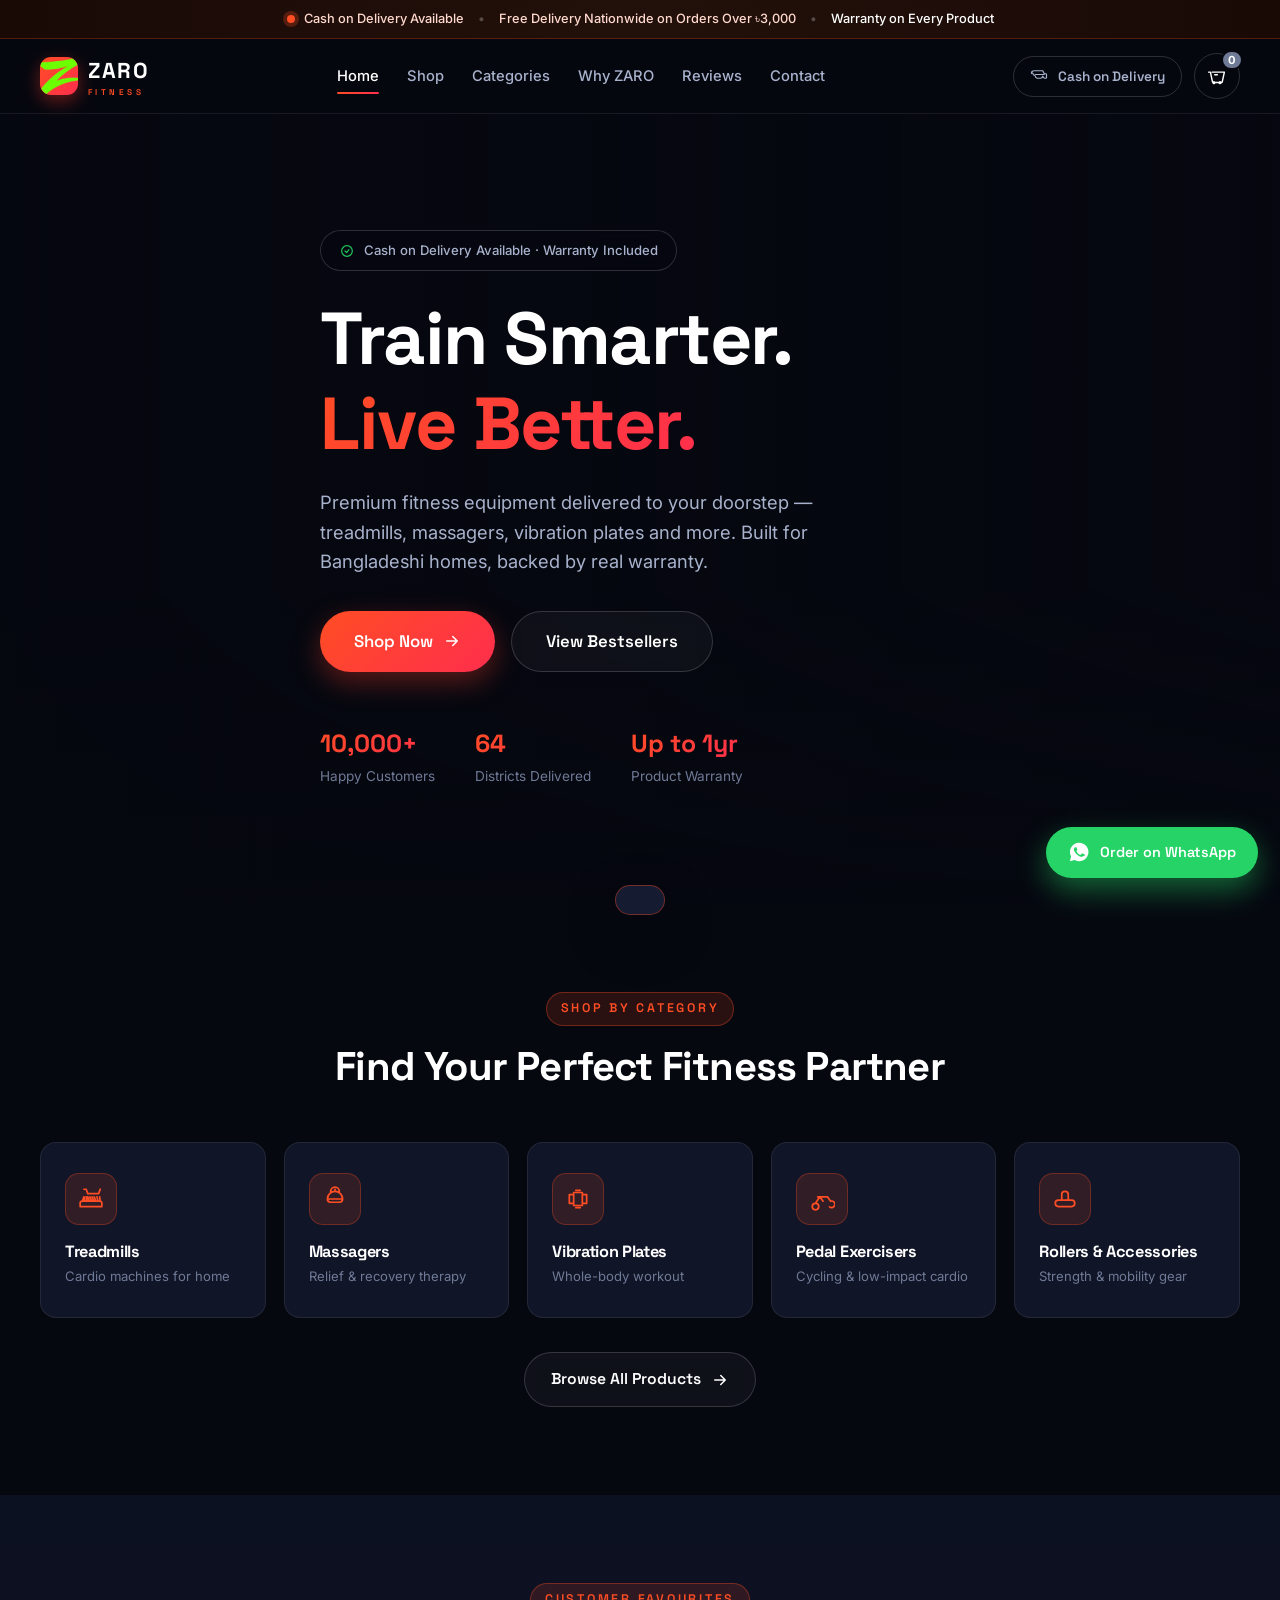
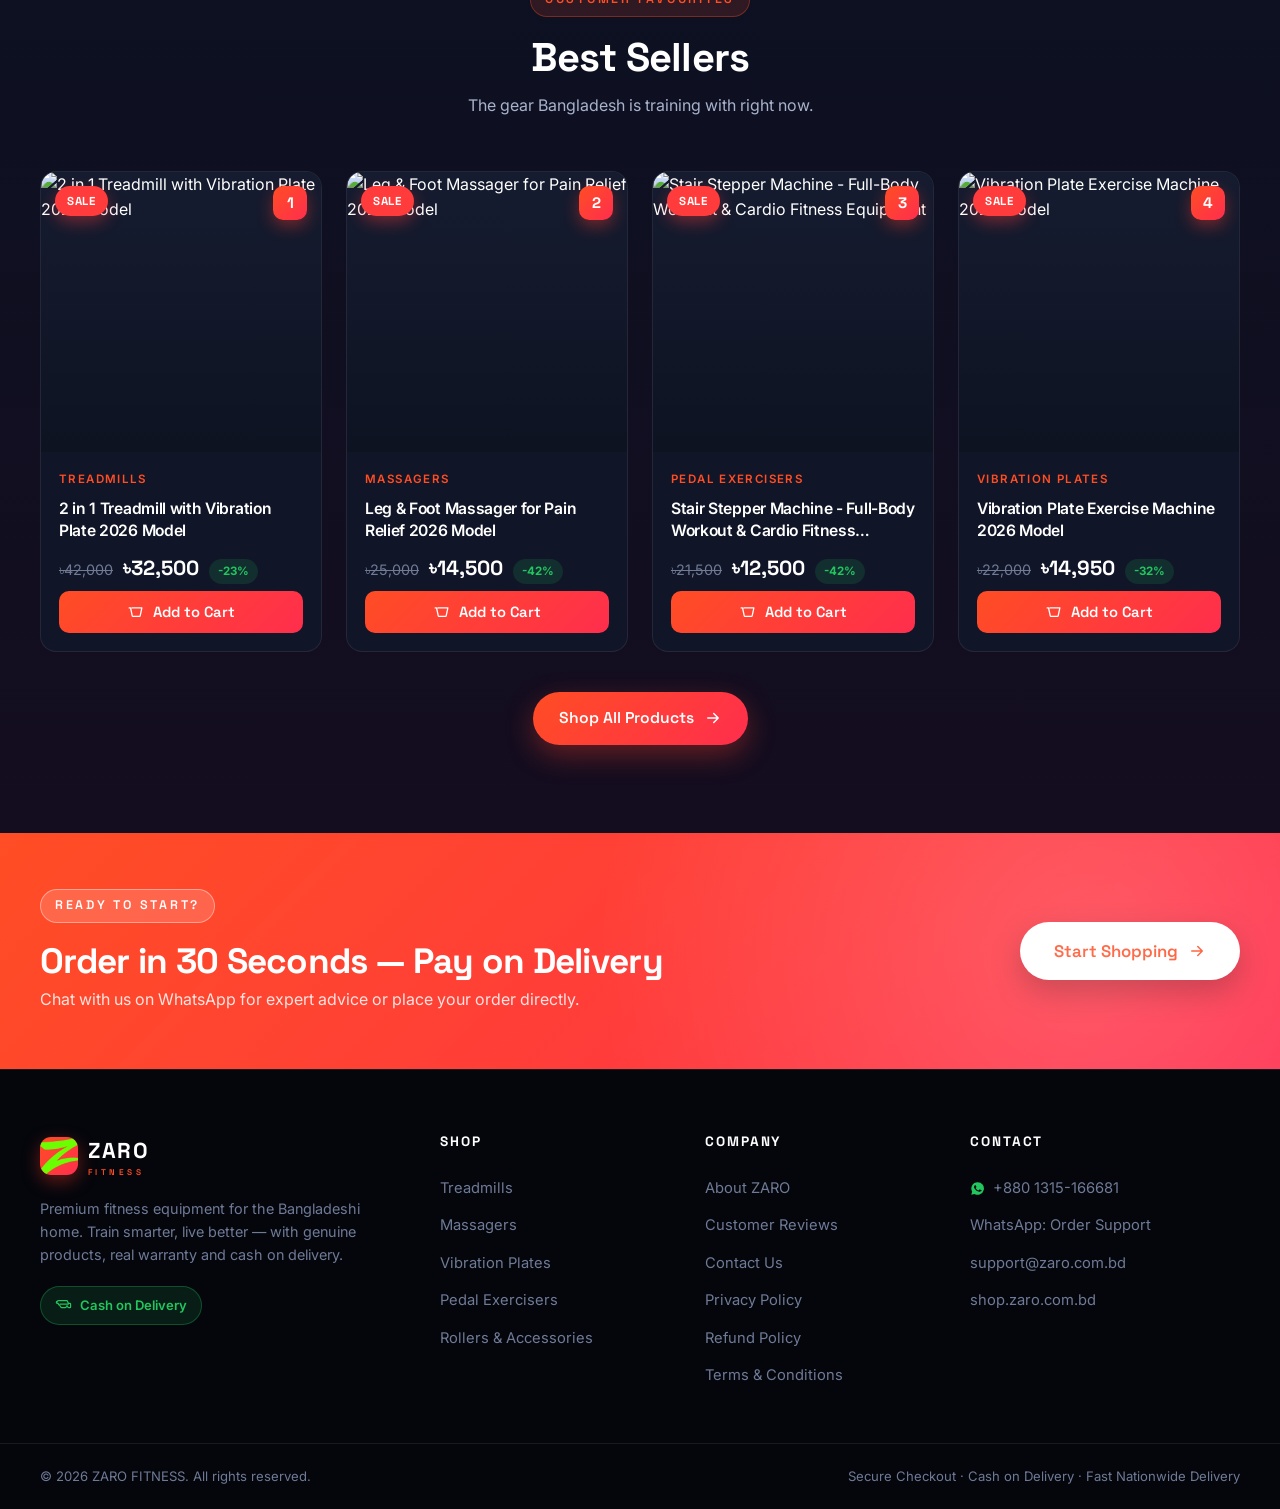
==== commit 655b3dd0: "Use ZARO logo image in header/footer and add favicon across all pages" ====
--- a/index.html
+++ b/index.html
@@ -3,10 +3,10 @@
 <head>
   <meta charset="UTF-8" />
   <meta name="viewport" content="width=device-width, initial-scale=1.0" />
+  <link rel="icon" type="image/webp" href="images/logo-100.webp" />
   <title>ZARO — Premium Home Fitness Equipment in Bangladesh</title>
   <meta name="description" content="ZARO Bangladesh — Shop genuine treadmills, foot massagers, vibration plates & pedal exercisers. Fast delivery across Bangladesh, warranty included, cash on delivery available." />
 
-  <!-- Google Fonts -->
   <link rel="preconnect" href="https://fonts.googleapis.com" />
   <link rel="preconnect" href="https://fonts.gstatic.com" crossorigin />
   <link href="https://fonts.googleapis.com/css2?family=Inter:wght@400;500;600;700&family=Space+Grotesk:wght@500;600;700&display=swap" rel="stylesheet" />
@@ -29,25 +29,24 @@
   <!-- ===== Header ===== -->
   <header class="site-header" id="siteHeader">
     <div class="container header-inner">
-      <a href="#home" class="logo" aria-label="ZARO home">
+      <a href="index.html" class="logo" aria-label="ZARO home">
         <span class="logo-mark" aria-hidden="true">
-          <svg viewBox="0 0 24 24" fill="none"><path d="M13 2 4.5 13.5H11L9.5 22 19.5 9.5H12.5L13 2Z" fill="currentColor"/></svg>
+          <img src="images/logo.webp" alt="ZARO logo" class="logo-img" />
         </span>
         <span class="logo-text">ZARO<span>FITNESS</span></span>
       </a>
 
       <nav class="main-nav" id="mainNav" aria-label="Primary">
-        <a href="#home">Home</a>
-        <a href="#shop">Shop</a>
-        <a href="#categories">Categories</a>
-        <a href="#why">Why ZARO</a>
-        <a href="#bestsellers">Best Sellers</a>
-        <a href="#reviews">Reviews</a>
-        <a href="#contact">Contact</a>
+        <a href="index.html" class="active">Home</a>
+        <a href="shop.html">Shop</a>
+        <a href="shop.html#categories">Categories</a>
+        <a href="about.html">Why ZARO</a>
+        <a href="reviews.html">Reviews</a>
+        <a href="contact.html">Contact</a>
       </nav>
 
       <div class="header-actions">
-        <a href="#shop" class="btn btn-ghost btn-cod">
+        <a href="shop.html" class="btn btn-ghost btn-cod">
           <svg viewBox="0 0 24 24" fill="none"><path d="M3 7a2 2 0 0 1 2-2h12l2 4h2a1 1 0 0 1 1 1v4a1 1 0 0 1-1 1h-1.5A3.5 3.5 0 0 1 17 12a3.5 3.5 0 0 1-2.5 3H9.5A3.5 3.5 0 0 1 7 12a3.5 3.5 0 0 1-2.5-3H3a1 1 0 0 1-1-1V7a1 1 0 0 1 1-1Zm3.5 3h13" stroke="currentColor" stroke-width="1.6" stroke-linejoin="round"/></svg>
           Cash on Delivery
         </a>
@@ -64,13 +63,12 @@
 
   <!-- ===== Mobile Menu ===== -->
   <div class="mobile-menu" id="mobileMenu">
-    <a href="#home">Home</a>
-    <a href="#shop">Shop</a>
-    <a href="#categories">Categories</a>
-    <a href="#why">Why ZARO</a>
-    <a href="#bestsellers">Best Sellers</a>
-    <a href="#reviews">Reviews</a>
-    <a href="#contact">Contact</a>
+    <a href="index.html">Home</a>
+    <a href="shop.html">Shop</a>
+    <a href="shop.html#categories">Categories</a>
+    <a href="about.html">Why ZARO</a>
+    <a href="reviews.html">Reviews</a>
+    <a href="contact.html">Contact</a>
   </div>
   <div class="mobile-menu-backdrop" id="menuBackdrop"></div>
 
@@ -88,7 +86,7 @@
         <h1>Train Smarter.<br /><span class="grad">Live Better.</span></h1>
         <p class="hero-sub">Premium fitness equipment delivered to your doorstep — treadmills, massagers, vibration plates and more. Built for Bangladeshi homes, backed by real warranty.</p>
         <div class="hero-actions">
-          <a href="#shop" class="btn btn-primary btn-lg">
+          <a href="shop.html" class="btn btn-primary btn-lg">
             Shop Now
             <svg viewBox="0 0 24 24" fill="none"><path d="M5 12h14m0 0-6-6m6 6-6 6" stroke="currentColor" stroke-width="2" stroke-linecap="round" stroke-linejoin="round"/></svg>
           </a>
@@ -110,67 +108,10 @@
           <h2>Find Your Perfect Fitness Partner</h2>
         </div>
         <div class="cats-grid" id="catsGrid"><!-- rendered by JS --></div>
-      </div>
-    </section>
-
-    <!-- ===== Featured Products ===== -->
-    <section class="section section-alt" id="shop">
-      <div class="container">
-        <div class="section-head">
-          <span class="eyebrow">Featured Products</span>
-          <h2>Bestselling Fitness Gear</h2>
-          <p>Hand-picked, genuine equipment — on sale right now.</p>
-        </div>
-        <div class="shop-toolbar">
-          <div class="filter-chips" id="filterChips" role="tablist" aria-label="Filter by category"></div>
-          <select class="sort-select" id="sortSelect" aria-label="Sort products">
-            <option value="default">Sort: Featured</option>
-            <option value="price-asc">Price: Low to High</option>
-            <option value="price-desc">Price: High to Low</option>
-            <option value="discount">Biggest Discount</option>
-          </select>
-        </div>
-        <div class="products-grid" id="featuredGrid"><!-- rendered by JS --></div>
-        <div class="shop-empty" id="shopEmpty" hidden>No products in this category yet — check back soon.</div>
-      </div>
-    </section>
-
-    <!-- ===== Why Choose ZARO ===== -->
-    <section class="section" id="why">
-      <div class="container">
-        <div class="section-head">
-          <span class="eyebrow">Why Choose ZARO</span>
-          <h2>Fitness Shopping, Made Simple</h2>
-        </div>
-        <div class="why-grid">
-          <div class="why-card reveal">
-            <div class="why-icon">
-              <svg viewBox="0 0 24 24" fill="none"><path d="M9 12 11.5 14.5 15 10m5 2a8 8 0 1 1-16 0 8 8 0 0 1 16 0Z" stroke="currentColor" stroke-width="1.8" stroke-linecap="round" stroke-linejoin="round"/></svg>
-            </div>
-            <h3>100% Genuine Products</h3>
-            <p>Every item is sourced directly from trusted manufacturers and quality-checked before dispatch.</p>
-          </div>
-          <div class="why-card reveal">
-            <div class="why-icon">
-              <svg viewBox="0 0 24 24" fill="none"><path d="M3 7a2 2 0 0 1 2-2h12l2 4 1-1m-18 9v-2m20 2h-2M3 11h18m-17 5a3 3 0 1 0 0 2m2-2H5m14 2h-2m2 0a3 3 0 1 0-2 0m2-1h-4" stroke="currentColor" stroke-width="1.7" stroke-linecap="round" stroke-linejoin="round"/></svg>
-            </div>
-            <h3>Fast Delivery Across BD</h3>
-            <p>Reliable shipping to all 64 districts. Dhaka in 1–2 days, nationwide in 3–5 days.</p>
-          </div>
-          <div class="why-card reveal">
-            <div class="why-icon">
-              <svg viewBox="0 0 24 24" fill="none"><path d="M12 3 4 6v6c0 4.5 3.4 7.8 8 9 4.6-1.2 8-4.5 8-9V6l-8-3Zm-2 13-3-3m3 0h4l-4 4m-1-9 2 2 3-3" stroke="currentColor" stroke-width="1.7" stroke-linecap="round" stroke-linejoin="round"/></svg>
-            </div>
-            <h3>Warranty Included</h3>
-            <p>Most products come with official warranty — we stand behind everything we sell.</p>
-          </div>
-          <div class="why-card reveal">
-            <div class="why-icon">
-              <svg viewBox="0 0 24 24" fill="none"><path d="M3 7a2 2 0 0 1 2-2h12l2 4h2a1 1 0 0 1 1 1v4a1 1 0 0 1-1 1h-1.5A3.5 3.5 0 0 1 17 12a3.5 3.5 0 0 1-2.5 3H9.5A3.5 3.5 0 0 1 7 12a3.5 3.5 0 0 1-2.5-3H3a1 1 0 0 1-1-1V7a1 1 0 0 1 1-1Zm3.5 3h13" stroke="currentColor" stroke-width="1.7" stroke-linejoin="round"/></svg>
-            </div>
-            <h3>Cash on Delivery</h3>
-            <p>Order now, pay when it arrives. No advance payment needed, no hidden charges.</p>
-          </div>
+        <div style="text-align:center;margin-top:34px">
+          <a href="shop.html" class="btn btn-outline">Browse All Products
+            <svg viewBox="0 0 24 24" fill="none"><path d="M5 12h14m0 0-6-6m6 6-6 6" stroke="currentColor" stroke-width="2" stroke-linecap="round" stroke-linejoin="round"/></svg>
+          </a>
         </div>
       </div>
     </section>
@@ -184,59 +125,10 @@
           <p>The gear Bangladesh is training with right now.</p>
         </div>
         <div class="bestsellers-grid" id="bestGrid"><!-- rendered by JS --></div>
-      </div>
-    </section>
-
-    <!-- ===== Reviews ===== -->
-    <section class="section" id="reviews">
-      <div class="container">
-        <div class="section-head">
-          <span class="eyebrow">Customer Reviews</span>
-          <h2>Loved by Thousands Across Bangladesh</h2>
-        </div>
-        <div class="reviews-grid">
-          <div class="review-card reveal">
-            <div class="stars" aria-label="5 out of 5 stars">
-              <svg viewBox="0 0 24 24" fill="currentColor"><path d="m12 2 2.9 6.3 6.9.7-5.1 4.7 1.4 6.8L12 17.2 5.9 20.5l1.4-6.8L2.2 9l6.9-.7L12 2Z"/></svg>
-              <svg viewBox="0 0 24 24" fill="currentColor"><path d="m12 2 2.9 6.3 6.9.7-5.1 4.7 1.4 6.8L12 17.2 5.9 20.5l1.4-6.8L2.2 9l6.9-.7L12 2Z"/></svg>
-              <svg viewBox="0 0 24 24" fill="currentColor"><path d="m12 2 2.9 6.3 6.9.7-5.1 4.7 1.4 6.8L12 17.2 5.9 20.5l1.4-6.8L2.2 9l6.9-.7L12 2Z"/></svg>
-              <svg viewBox="0 0 24 24" fill="currentColor"><path d="m12 2 2.9 6.3 6.9.7-5.1 4.7 1.4 6.8L12 17.2 5.9 20.5l1.4-6.8L2.2 9l6.9-.7L12 2Z"/></svg>
-              <svg viewBox="0 0 24 24" fill="currentColor"><path d="m12 2 2.9 6.3 6.9.7-5.1 4.7 1.4 6.8L12 17.2 5.9 20.5l1.4-6.8L2.2 9l6.9-.7L12 2Z"/></svg>
-            </div>
-            <p>"Ordered the 2 in 1 treadmill and it arrived in 2 days. Build quality is excellent and the WhatsApp support was very responsive."</p>
-            <div class="reviewer">
-              <span class="avatar">R</span>
-              <div><strong>Rakib Hasan</strong><span>Dhaka</span></div>
-            </div>
-          </div>
-          <div class="review-card reveal">
-            <div class="stars" aria-label="5 out of 5 stars">
-              <svg viewBox="0 0 24 24" fill="currentColor"><path d="m12 2 2.9 6.3 6.9.7-5.1 4.7 1.4 6.8L12 17.2 5.9 20.5l1.4-6.8L2.2 9l6.9-.7L12 2Z"/></svg>
-              <svg viewBox="0 0 24 24" fill="currentColor"><path d="m12 2 2.9 6.3 6.9.7-5.1 4.7 1.4 6.8L12 17.2 5.9 20.5l1.4-6.8L2.2 9l6.9-.7L12 2Z"/></svg>
-              <svg viewBox="0 0 24 24" fill="currentColor"><path d="m12 2 2.9 6.3 6.9.7-5.1 4.7 1.4 6.8L12 17.2 5.9 20.5l1.4-6.8L2.2 9l6.9-.7L12 2Z"/></svg>
-              <svg viewBox="0 0 24 24" fill="currentColor"><path d="m12 2 2.9 6.3 6.9.7-5.1 4.7 1.4 6.8L12 17.2 5.9 20.5l1.4-6.8L2.2 9l6.9-.7L12 2Z"/></svg>
-              <svg viewBox="0 0 24 24" fill="currentColor"><path d="m12 2 2.9 6.3 6.9.7-5.1 4.7 1.4 6.8L12 17.2 5.9 20.5l1.4-6.8L2.2 9l6.9-.7L12 2Z"/></svg>
-            </div>
-            <p>"The leg and foot massager is a game changer for my parents. Great price during the sale and delivery to Chattogram was fast."</p>
-            <div class="reviewer">
-              <span class="avatar">N</span>
-              <div><strong>Nusrat Jahan</strong><span>Chattogram</span></div>
-            </div>
-          </div>
-          <div class="review-card reveal">
-            <div class="stars" aria-label="5 out of 5 stars">
-              <svg viewBox="0 0 24 24" fill="currentColor"><path d="m12 2 2.9 6.3 6.9.7-5.1 4.7 1.4 6.8L12 17.2 5.9 20.5l1.4-6.8L2.2 9l6.9-.7L12 2Z"/></svg>
-              <svg viewBox="0 0 24 24" fill="currentColor"><path d="m12 2 2.9 6.3 6.9.7-5.1 4.7 1.4 6.8L12 17.2 5.9 20.5l1.4-6.8L2.2 9l6.9-.7L12 2Z"/></svg>
-              <svg viewBox="0 0 24 24" fill="currentColor"><path d="m12 2 2.9 6.3 6.9.7-5.1 4.7 1.4 6.8L12 17.2 5.9 20.5l1.4-6.8L2.2 9l6.9-.7L12 2Z"/></svg>
-              <svg viewBox="0 0 24 24" fill="currentColor"><path d="m12 2 2.9 6.3 6.9.7-5.1 4.7 1.4 6.8L12 17.2 5.9 20.5l1.4-6.8L2.2 9l6.9-.7L12 2Z"/></svg>
-              <svg viewBox="0 0 24 24" fill="currentColor"><path d="m12 2 2.9 6.3 6.9.7-5.1 4.7 1.4 6.8L12 17.2 5.9 20.5l1.4-6.8L2.2 9l6.9-.7L12 2Z"/></svg>
-            </div>
-            <p>"Vibration plate arrived well packaged with a 1-year warranty. Saw real results in a month. Highly recommended."</p>
-            <div class="reviewer">
-              <span class="avatar">M</span>
-              <div><strong>Mohammad Alam</strong><span>Sylhet</span></div>
-            </div>
-          </div>
+        <div style="text-align:center;margin-top:40px">
+          <a href="shop.html" class="btn btn-primary">Shop All Products
+            <svg viewBox="0 0 24 24" fill="none"><path d="M5 12h14m0 0-6-6m6 6-6 6" stroke="currentColor" stroke-width="2" stroke-linecap="round" stroke-linejoin="round"/></svg>
+          </a>
         </div>
       </div>
     </section>
@@ -249,7 +141,7 @@
           <h2>Order in 30 Seconds — Pay on Delivery</h2>
           <p>Chat with us on WhatsApp for expert advice or place your order directly.</p>
         </div>
-        <a href="#shop" class="btn btn-primary btn-lg">Start Shopping
+        <a href="shop.html" class="btn btn-primary btn-lg">Start Shopping
           <svg viewBox="0 0 24 24" fill="none"><path d="M5 12h14m0 0-6-6m6 6-6 6" stroke="currentColor" stroke-width="2" stroke-linecap="round" stroke-linejoin="round"/></svg>
         </a>
       </div>
@@ -261,9 +153,9 @@
   <footer class="site-footer" id="contact">
     <div class="container footer-grid">
       <div class="footer-brand">
-        <a href="#home" class="logo logo-footer">
+        <a href="index.html" class="logo logo-footer">
           <span class="logo-mark" aria-hidden="true">
-            <svg viewBox="0 0 24 24" fill="none"><path d="M13 2 4.5 13.5H11L9.5 22 19.5 9.5H12.5L13 2Z" fill="currentColor"/></svg>
+            <img src="images/logo.webp" alt="ZARO logo" class="logo-img" />
           </span>
           <span class="logo-text">ZARO<span>FITNESS</span></span>
         </a>
@@ -276,20 +168,21 @@
 
       <div class="footer-col">
         <h4>Shop</h4>
-        <a href="#categories">Treadmills</a>
-        <a href="#categories">Massagers</a>
-        <a href="#categories">Vibration Plates</a>
-        <a href="#categories">Pedal Exercisers</a>
-        <a href="#categories">Rollers &amp; Accessories</a>
+        <a href="shop.html?cat=Treadmills">Treadmills</a>
+        <a href="shop.html?cat=Massagers">Massagers</a>
+        <a href="shop.html?cat=Vibration Plates">Vibration Plates</a>
+        <a href="shop.html?cat=Pedal Exercisers">Pedal Exercisers</a>
+        <a href="shop.html?cat=Rollers &amp; Accessories">Rollers &amp; Accessories</a>
       </div>
 
       <div class="footer-col">
-        <h4>Policies</h4>
+        <h4>Company</h4>
+        <a href="about.html">About ZARO</a>
+        <a href="reviews.html">Customer Reviews</a>
+        <a href="contact.html">Contact Us</a>
         <a href="privacy-policy.html">Privacy Policy</a>
         <a href="refund-policy.html">Refund Policy</a>
         <a href="terms-conditions.html">Terms &amp; Conditions</a>
-        <a href="#why">Why Choose ZARO</a>
-        <a href="#reviews">Customer Reviews</a>
       </div>
 
       <div class="footer-col">
--- a/css/styles.css
+++ b/css/styles.css
@@ -196,6 +196,14 @@
   display: grid; place-items: center;
   color: #fff;
   box-shadow: 0 6px 18px rgba(255, 60, 40, 0.4);
+  overflow: hidden;
+}
+.logo-mark .logo-img {
+  width: 100%;
+  height: 100%;
+  object-fit: cover;
+  display: block;
+  border-radius: inherit;
 }
 .logo-mark svg { width: 22px; height: 22px; }
 .logo-text { font-family: var(--font-head); font-weight: 700; font-size: 1.35rem; letter-spacing: 0.08em; }
@@ -209,15 +217,10 @@
 }
 
 .main-nav { display: flex; align-items: center; gap: 28px; }
-.main-nav a {
-  font-size: 0.92rem;
-  font-weight: 500;
-  color: var(--text-dim);
-  position: relative;
-  padding: 6px 0;
-  transition: color 0.2s ease;
-}
+.main-nav a { font-size: 0.92rem; font-weight: 500; color: var(--text-dim); position: relative; padding: 6px 0; transition: color 0.2s ease; }
 .main-nav a:hover { color: var(--text); }
+.main-nav a.active { color: var(--text); }
+.main-nav a.active::after { width: 100%; }
 .main-nav a::after {
   content: "";
   position: absolute;
@@ -1180,6 +1183,138 @@
 .pd-related .section-head { margin-bottom: 40px; }
 
 /* ============================================================
+   Inner Page Hero
+   ============================================================ */
+.page-hero {
+  position: relative;
+  padding: 64px 0 40px;
+  background:
+    linear-gradient(180deg, rgba(255, 77, 36, 0.12) 0%, rgba(6, 8, 16, 0) 100%),
+    var(--bg-alt);
+  border-bottom: 1px solid var(--border);
+  text-align: center;
+}
+.page-hero h1 { font-size: clamp(1.9rem, 4vw, 2.7rem); margin-bottom: 10px; }
+.page-hero p { color: var(--text-dim); max-width: 560px; margin-inline: auto; font-size: 1.02rem; }
+
+/* ============================================================
+   About / Story
+   ============================================================ */
+.about-story { padding: 72px 0; }
+.about-story-grid {
+  display: grid;
+  grid-template-columns: 1fr 1.1fr;
+  gap: 52px;
+  align-items: center;
+}
+.about-story-img {
+  border-radius: var(--radius);
+  overflow: hidden;
+  border: 1px solid var(--border);
+}
+.about-story-img img { width: 100%; height: 100%; object-fit: cover; aspect-ratio: 4 / 3; }
+.about-story h2 { font-size: clamp(1.6rem, 3vw, 2.2rem); margin-bottom: 16px; }
+.about-story p { color: var(--text-dim); margin-bottom: 14px; font-size: 0.98rem; }
+.about-story .eyebrow { margin-bottom: 16px; }
+.about-mission {
+  display: grid;
+  grid-template-columns: repeat(auto-fit, minmax(220px, 1fr));
+  gap: 20px;
+  margin-top: 40px;
+}
+.mission-card {
+  background: var(--surface);
+  border: 1px solid var(--border);
+  border-radius: var(--radius-sm);
+  padding: 20px;
+}
+.mission-card strong { display: block; font-family: var(--font-head); font-size: 1.6rem; background: var(--accent-grad); -webkit-background-clip: text; background-clip: text; -webkit-text-fill-color: transparent; }
+.mission-card span { font-size: 0.85rem; color: var(--text-faint); }
+
+/* ============================================================
+   Reviews Page
+   ============================================================ */
+.review-summary {
+  display: flex;
+  align-items: center;
+  justify-content: center;
+  gap: 28px;
+  flex-wrap: wrap;
+  padding: 30px 0 8px;
+}
+.review-score { text-align: center; }
+.review-score strong { font-family: var(--font-head); font-size: 3rem; font-weight: 700; display: block; line-height: 1; }
+.review-score .stars { justify-content: center; margin-top: 6px; }
+.review-meta { color: var(--text-faint); font-size: 0.88rem; }
+
+/* ============================================================
+   Contact Page
+   ============================================================ */
+.contact-grid {
+  display: grid;
+  grid-template-columns: 1fr 1fr;
+  gap: 40px;
+  padding: 64px 0 80px;
+  align-items: start;
+}
+.contact-info { display: grid; gap: 14px; }
+.contact-card {
+  display: flex;
+  gap: 16px;
+  align-items: flex-start;
+  background: var(--surface);
+  border: 1px solid var(--border);
+  border-radius: var(--radius);
+  padding: 22px;
+  transition: border-color 0.2s ease;
+}
+.contact-card:hover { border-color: rgba(255, 77, 36, 0.45); }
+.contact-card .why-icon { margin: 0; flex-shrink: 0; }
+.contact-card h3 { font-size: 1.02rem; margin-bottom: 4px; }
+.contact-card p, .contact-card a { color: var(--text-dim); font-size: 0.92rem; }
+.contact-card a:hover { color: var(--accent); }
+.contact-form {
+  background: var(--surface);
+  border: 1px solid var(--border);
+  border-radius: var(--radius);
+  padding: 32px;
+}
+.contact-form h2 { font-size: 1.4rem; margin-bottom: 6px; }
+.contact-form > p { color: var(--text-faint); font-size: 0.9rem; margin-bottom: 24px; }
+.form-group { margin-bottom: 16px; }
+.form-group label {
+  display: block;
+  font-size: 0.84rem;
+  font-weight: 600;
+  margin-bottom: 8px;
+  color: var(--text-dim);
+}
+.form-group input,
+.form-group textarea,
+.form-group select {
+  width: 100%;
+  background: var(--bg-alt);
+  border: 1px solid var(--border-strong);
+  border-radius: var(--radius-sm);
+  padding: 13px 16px;
+  color: var(--text);
+  font-family: inherit;
+  font-size: 0.95rem;
+  transition: border-color 0.2s ease;
+}
+.form-group input:focus,
+.form-group textarea:focus,
+.form-group select:focus { outline: none; border-color: var(--accent); }
+.form-group textarea { resize: vertical; min-height: 130px; }
+.form-group select option { background: var(--surface); }
+
+/* ============================================================
+   Shop / Toolbar on shop page
+   ============================================================ */
+.shop-section { padding: 44px 0 80px; }
+.shop-toolbar { margin: 0 0 30px; }
+
+/* ============================================================
    Responsive
    ============================================================ */
 @media (max-width: 992px) {
@@ -1189,6 +1324,8 @@
   .footer-grid { grid-template-columns: 1fr 1fr; }
   .pd-grid { grid-template-columns: 1fr; gap: 28px; }
   .pd-media { position: static; }
+  .about-story-grid { grid-template-columns: 1fr; gap: 32px; }
+  .contact-grid { grid-template-columns: 1fr; gap: 28px; }
 }
 
 @media (max-width: 640px) {
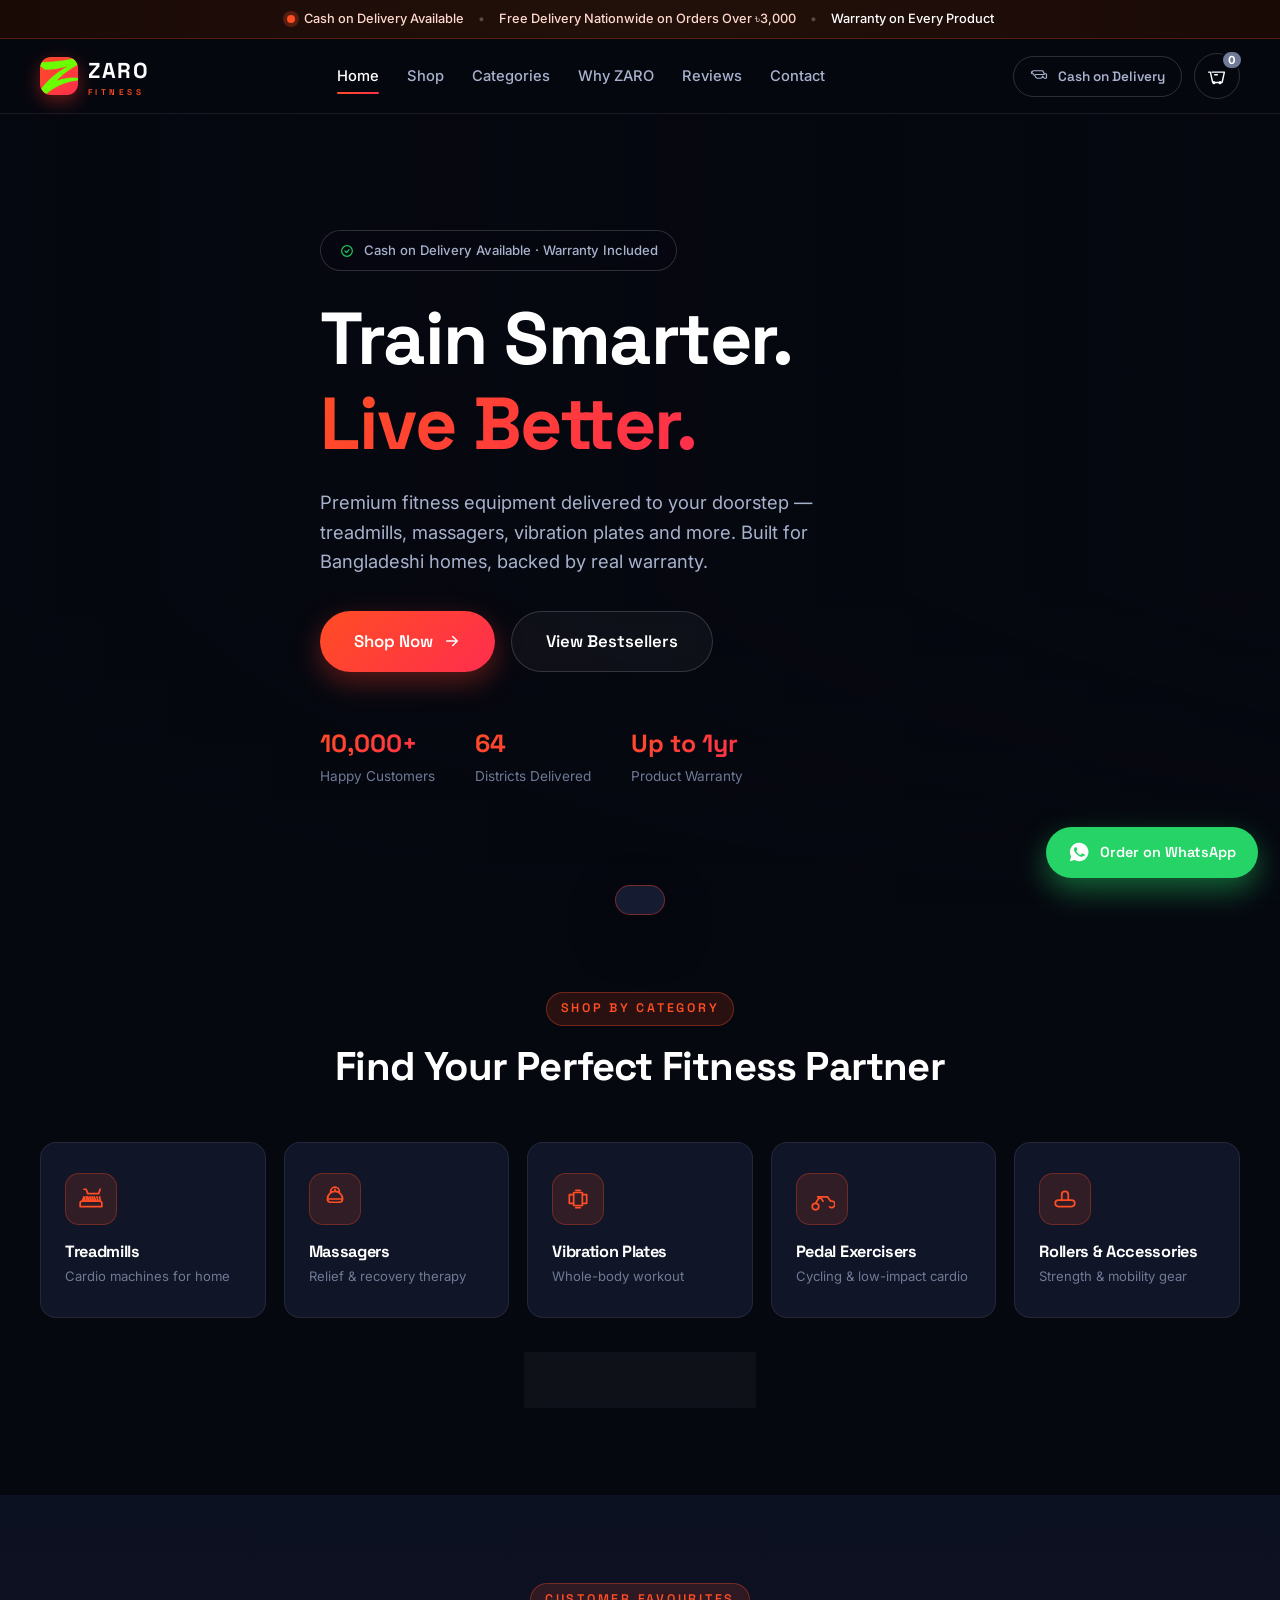
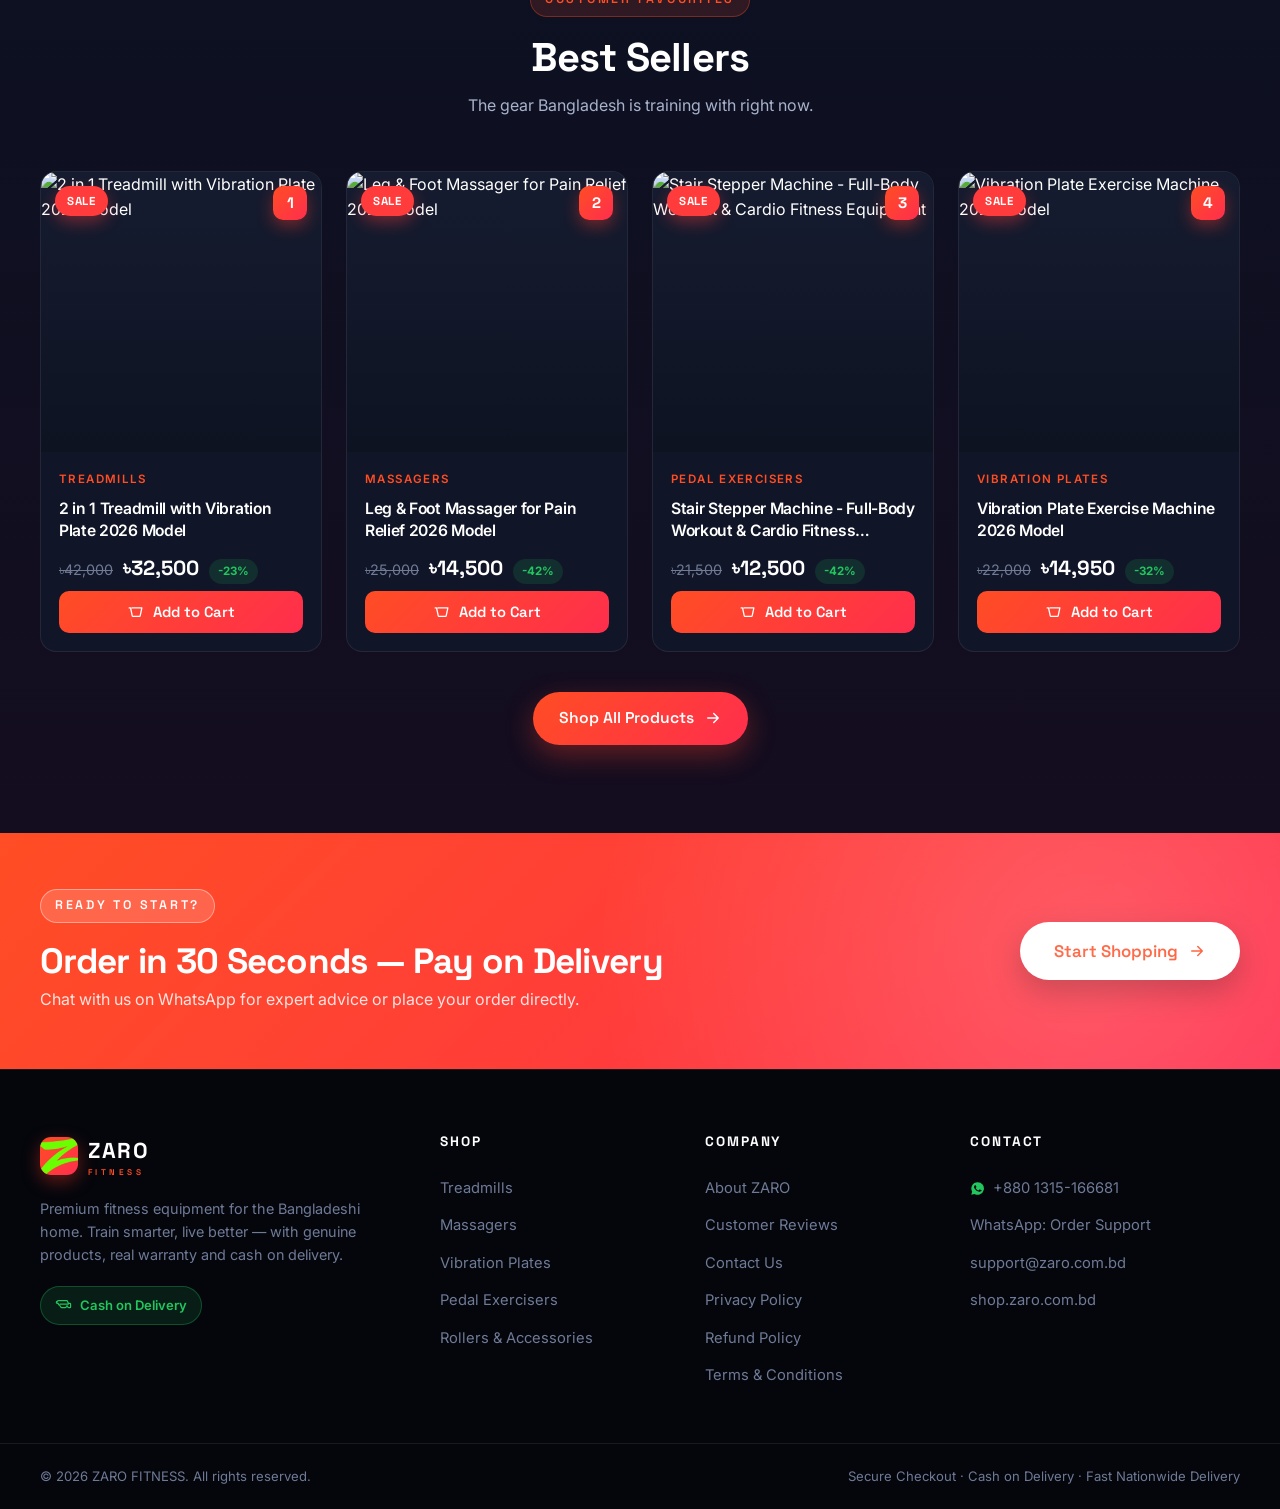
==== commit c272087e: "Remove broken #categories anchor, point Categories link to shop page" ====
--- a/index.html
+++ b/index.html
@@ -39,7 +39,7 @@
       <nav class="main-nav" id="mainNav" aria-label="Primary">
         <a href="index.html" class="active">Home</a>
         <a href="shop.html">Shop</a>
-        <a href="shop.html#categories">Categories</a>
+        <a href="shop.html">Categories</a>
         <a href="about.html">Why ZARO</a>
         <a href="reviews.html">Reviews</a>
         <a href="contact.html">Contact</a>
@@ -65,7 +65,7 @@
   <div class="mobile-menu" id="mobileMenu">
     <a href="index.html">Home</a>
     <a href="shop.html">Shop</a>
-    <a href="shop.html#categories">Categories</a>
+    <a href="shop.html">Categories</a>
     <a href="about.html">Why ZARO</a>
     <a href="reviews.html">Reviews</a>
     <a href="contact.html">Contact</a>
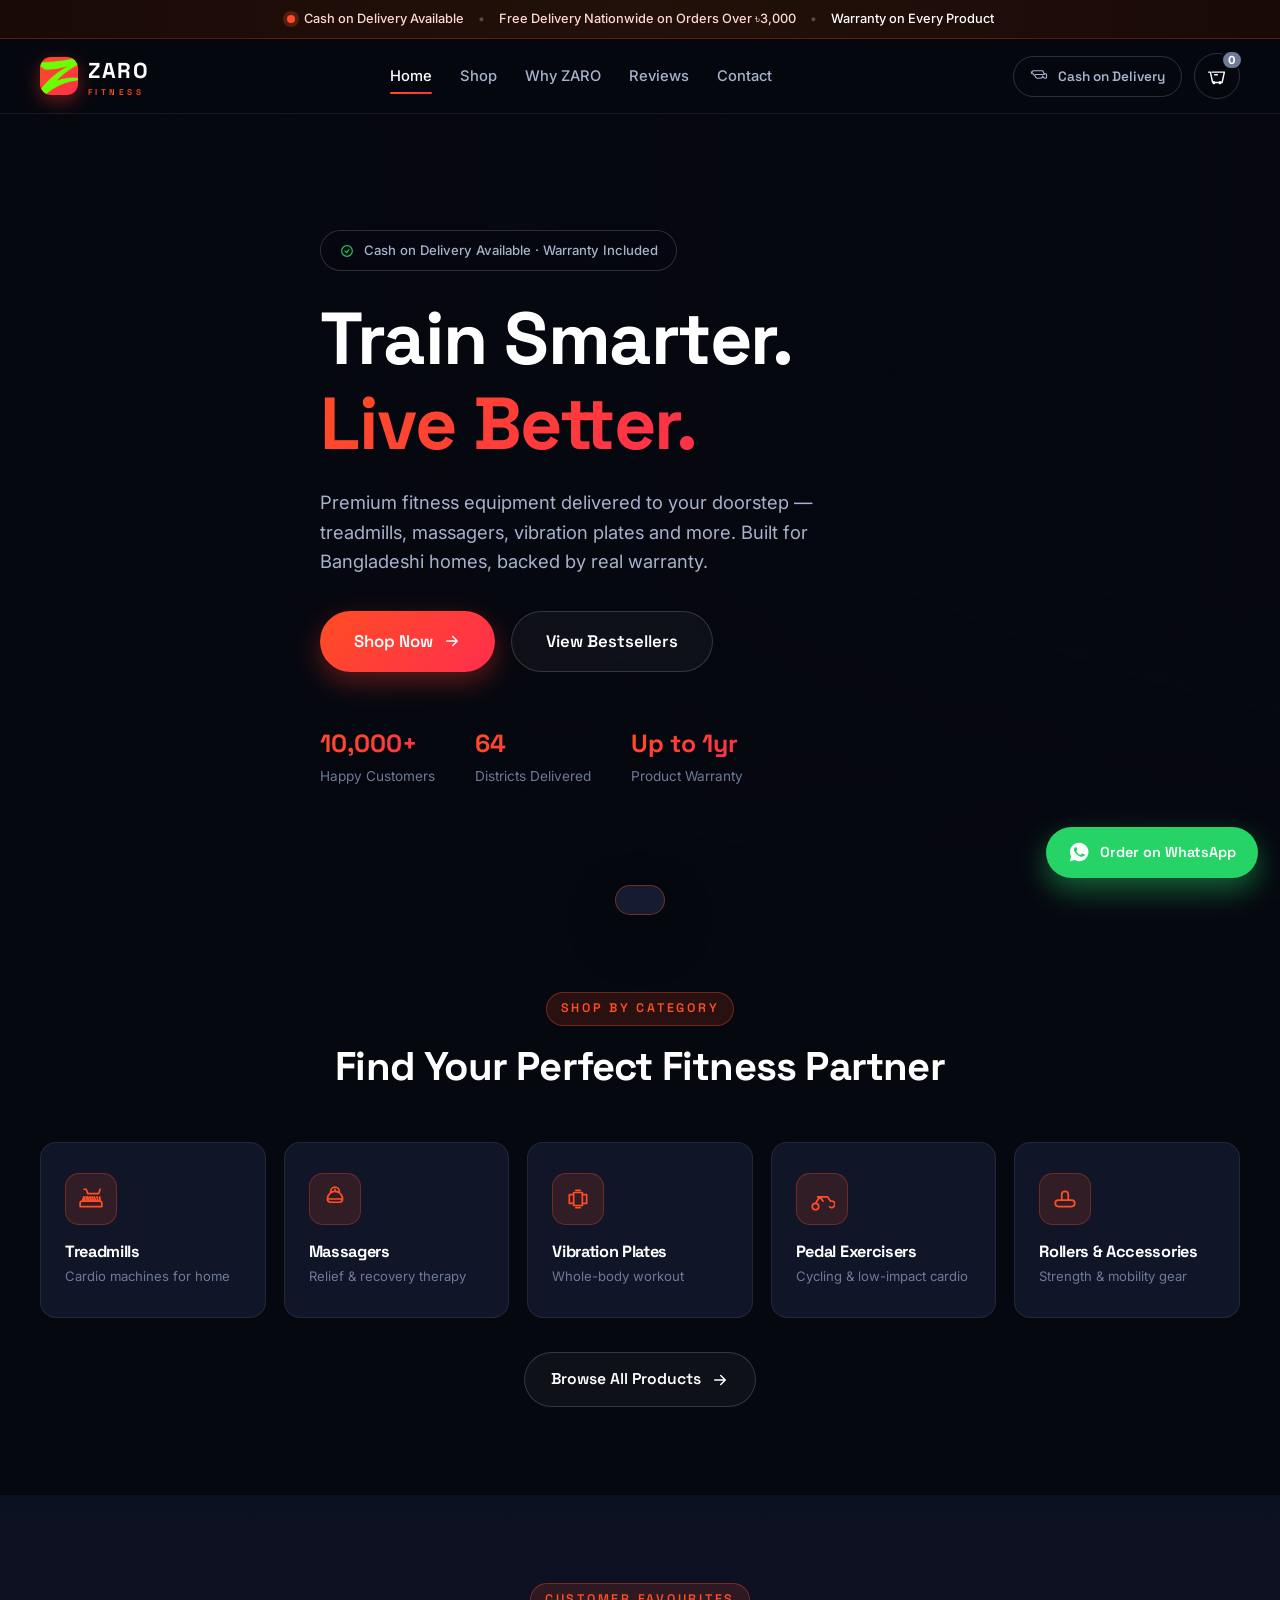
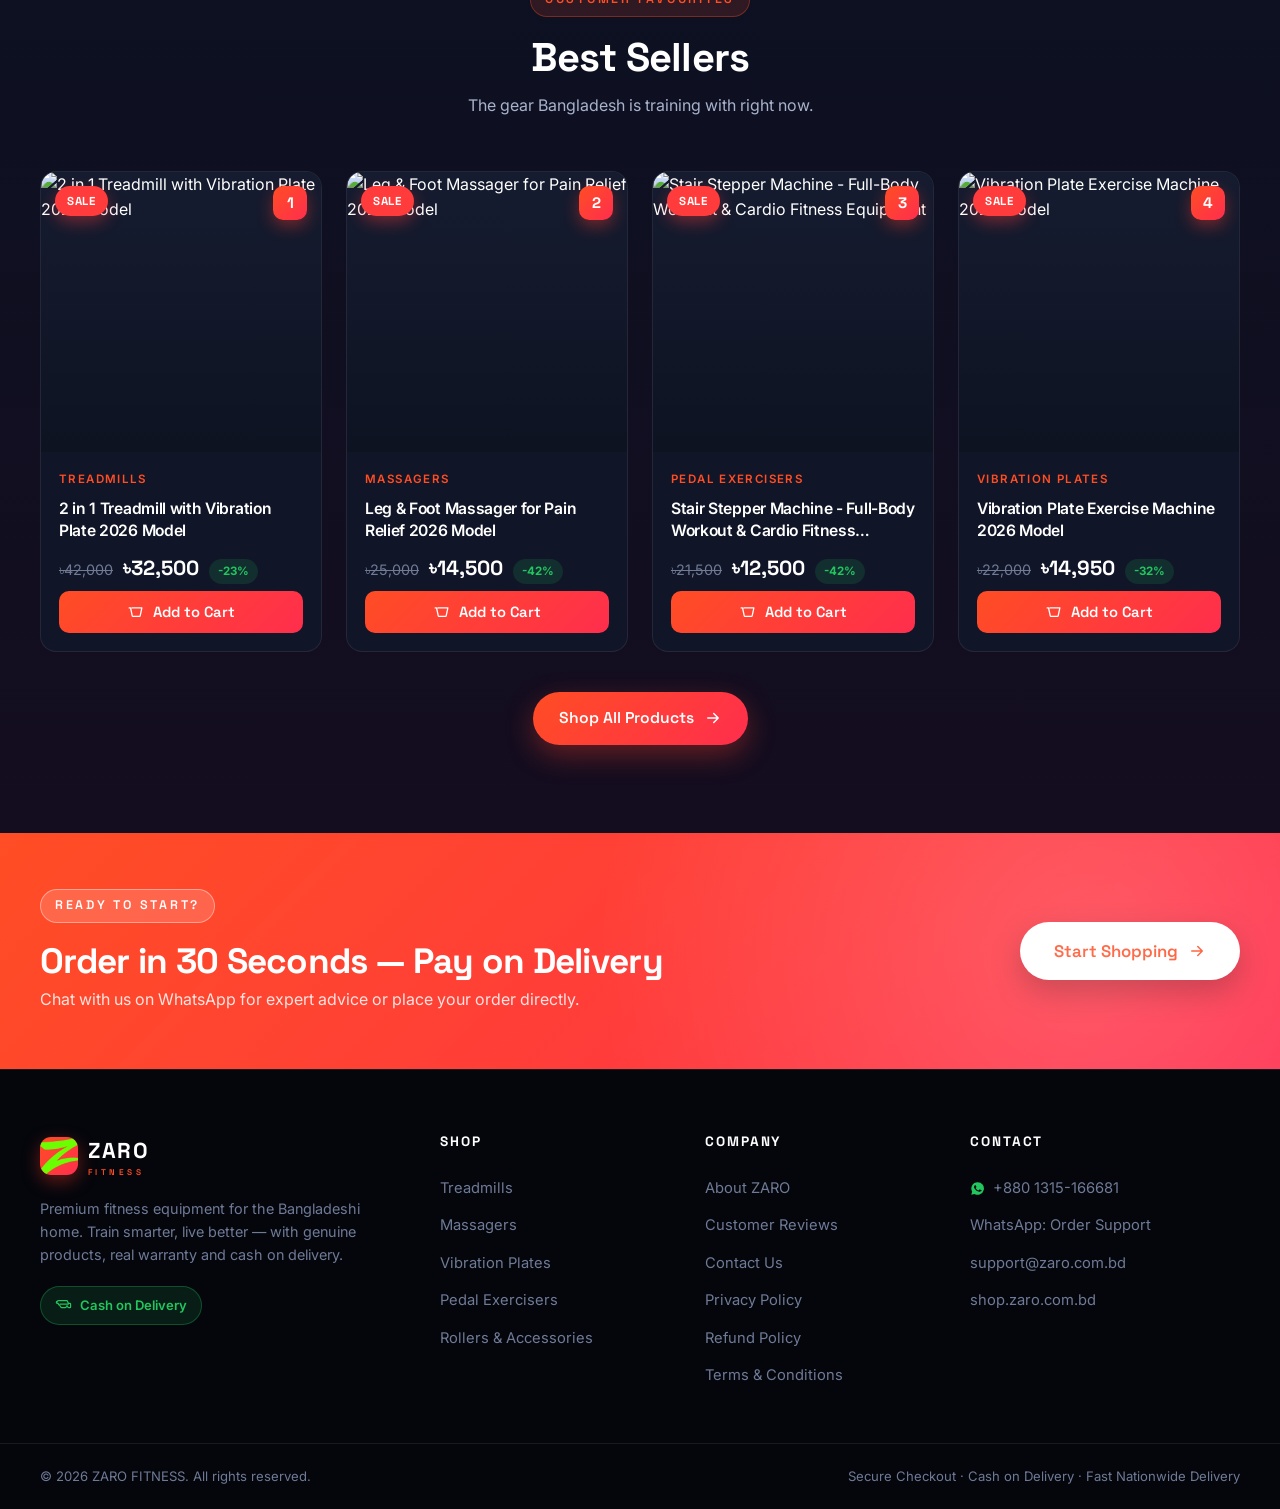
==== commit 2f93a92b: "Remove redundant Categories nav link (same as Shop page)" ====
--- a/index.html
+++ b/index.html
@@ -39,7 +39,6 @@
       <nav class="main-nav" id="mainNav" aria-label="Primary">
         <a href="index.html" class="active">Home</a>
         <a href="shop.html">Shop</a>
-        <a href="shop.html">Categories</a>
         <a href="about.html">Why ZARO</a>
         <a href="reviews.html">Reviews</a>
         <a href="contact.html">Contact</a>
@@ -65,7 +64,6 @@
   <div class="mobile-menu" id="mobileMenu">
     <a href="index.html">Home</a>
     <a href="shop.html">Shop</a>
-    <a href="shop.html">Categories</a>
     <a href="about.html">Why ZARO</a>
     <a href="reviews.html">Reviews</a>
     <a href="contact.html">Contact</a>
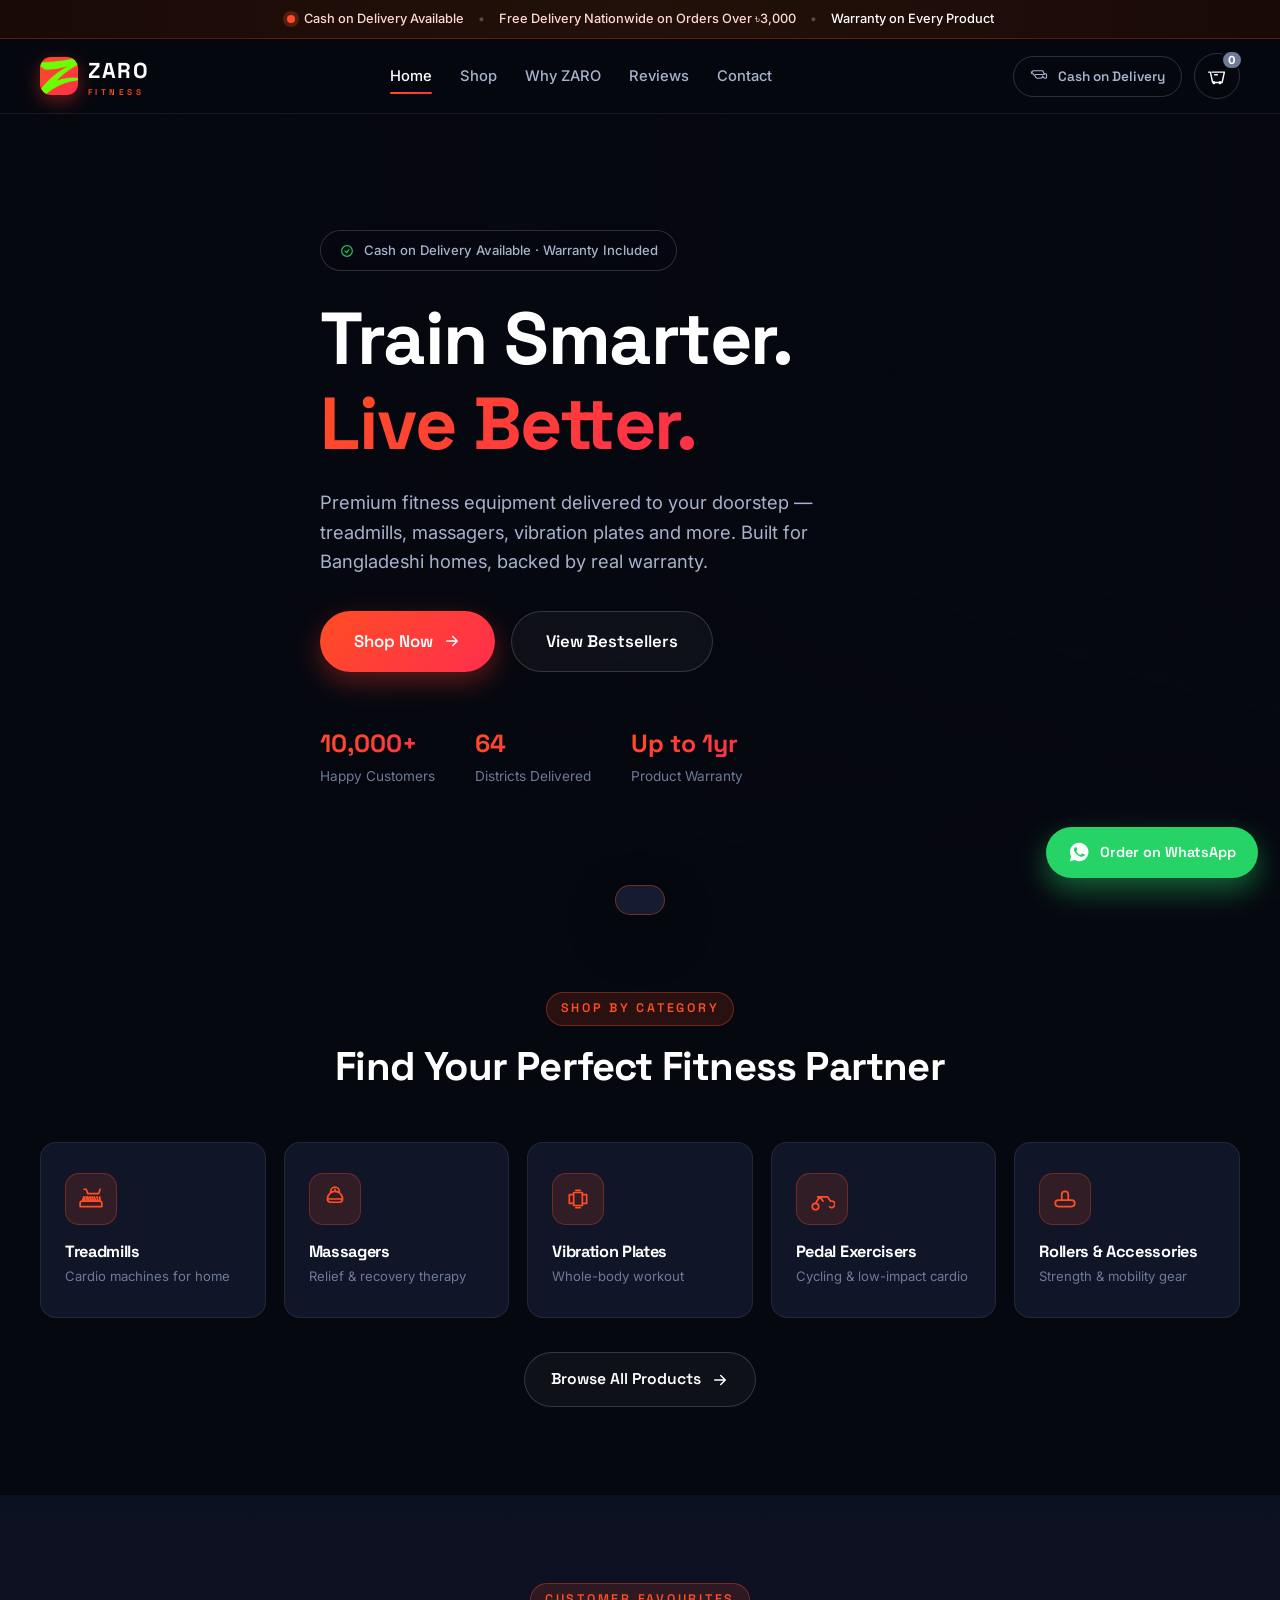
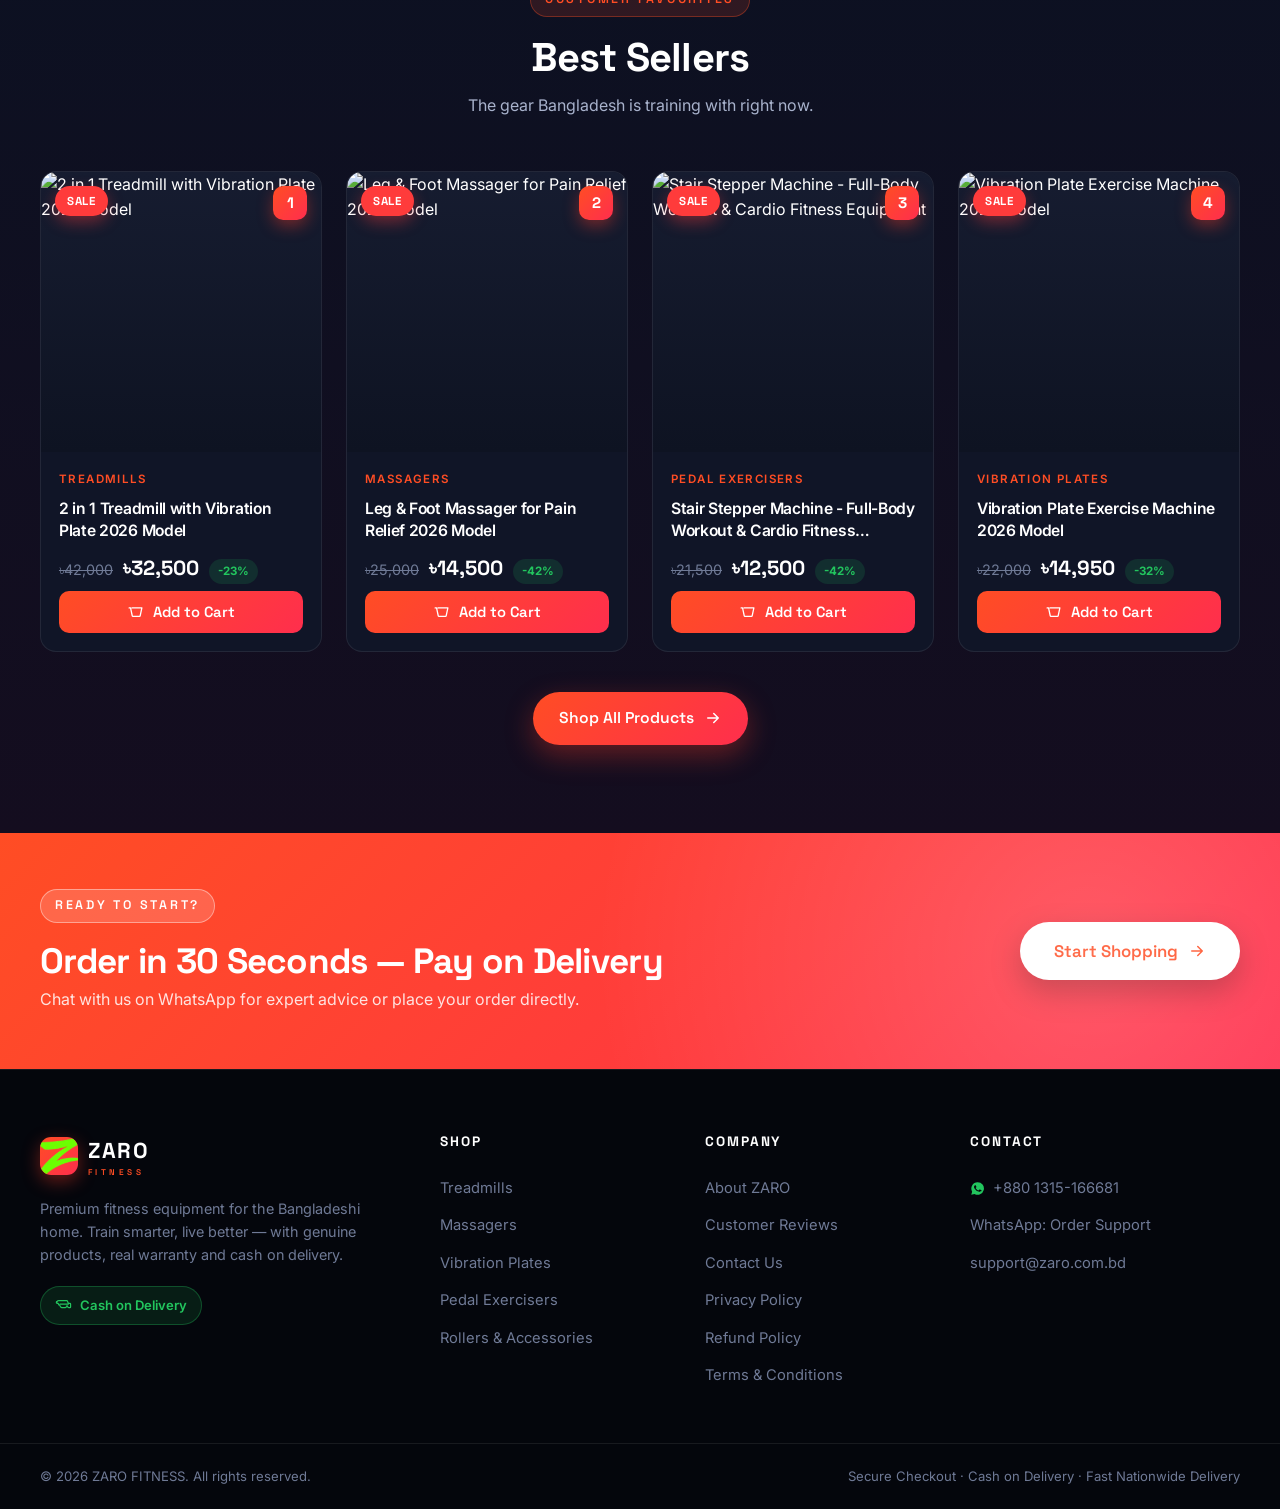
==== commit 135c095a: "Remove shop.zaro.com.bd references from site" ====
--- a/index.html
+++ b/index.html
@@ -191,7 +191,6 @@
         </a>
         <a href="https://wa.me/8801315166681" target="_blank" rel="noopener">WhatsApp: Order Support</a>
         <a href="mailto:support@zaro.com.bd">support@zaro.com.bd</a>
-        <a href="https://shop.zaro.com.bd" target="_blank" rel="noopener">shop.zaro.com.bd</a>
       </div>
     </div>
     <div class="footer-bottom">
